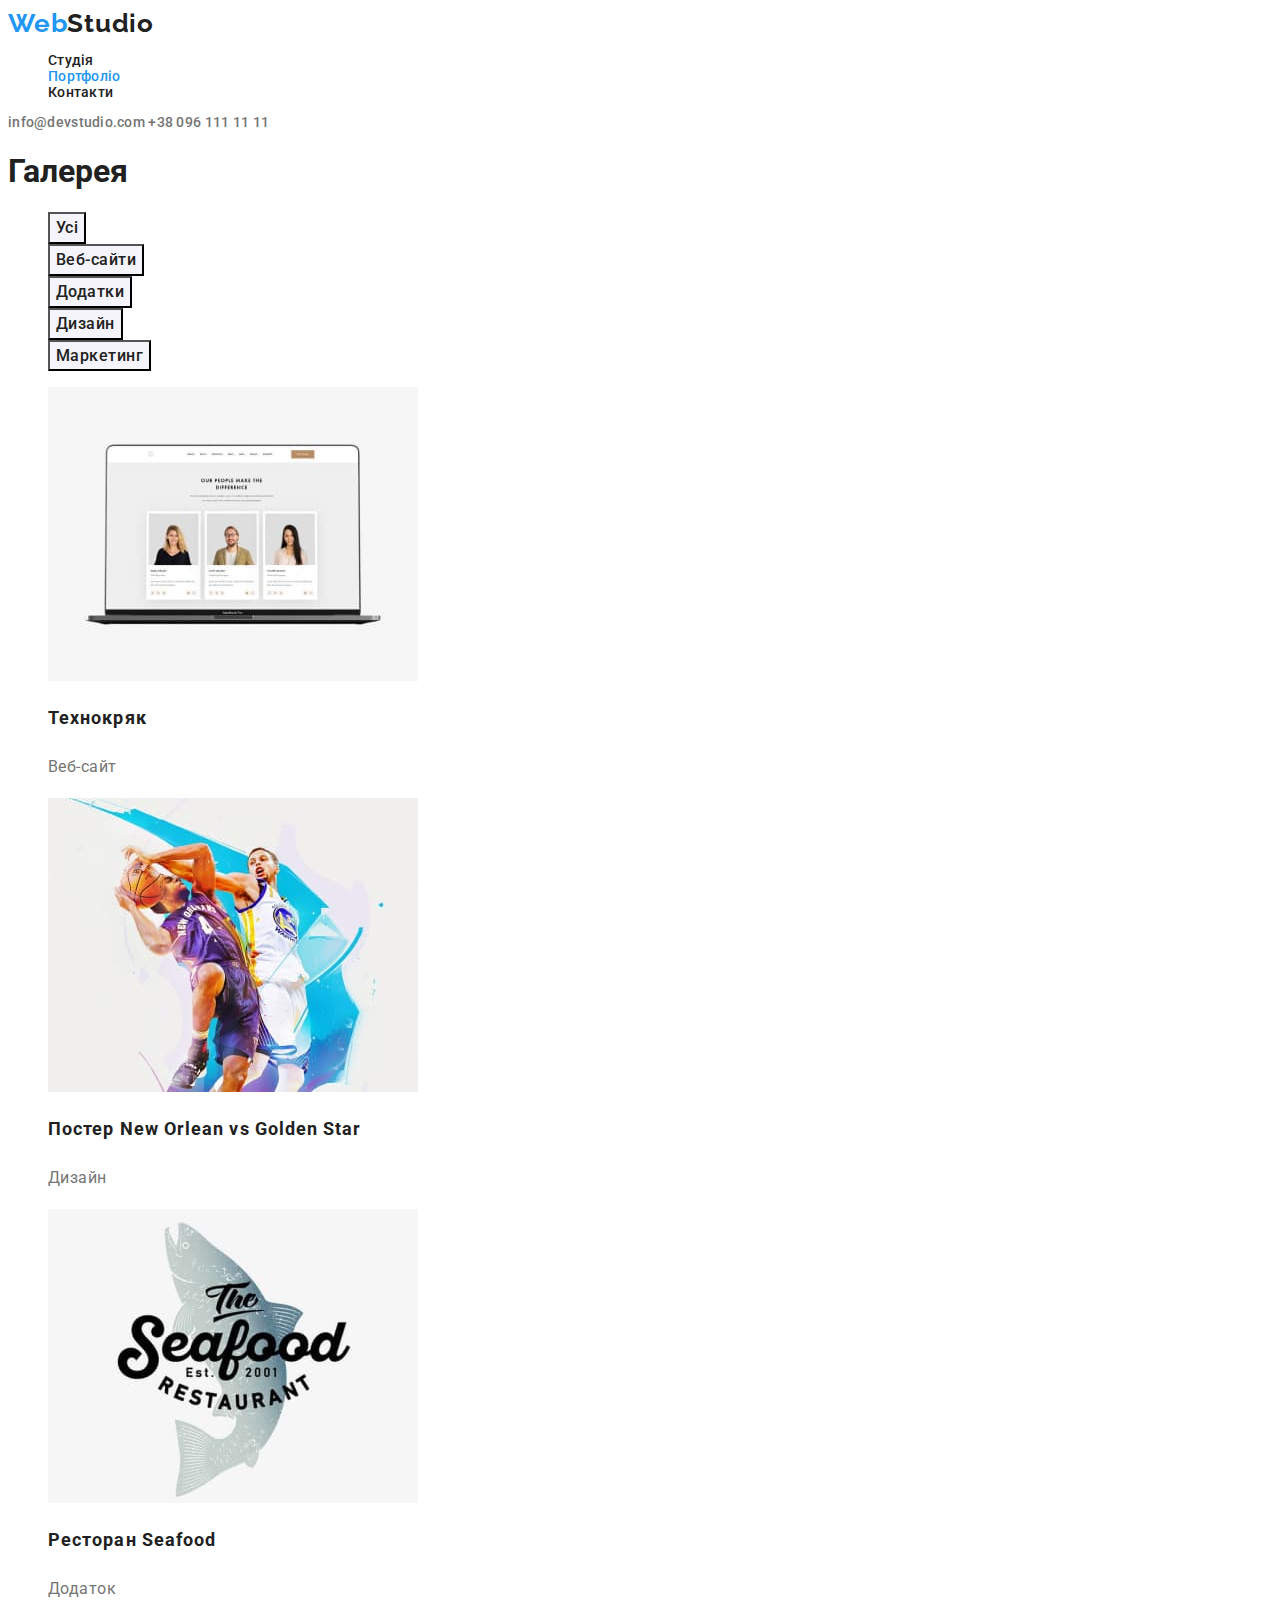
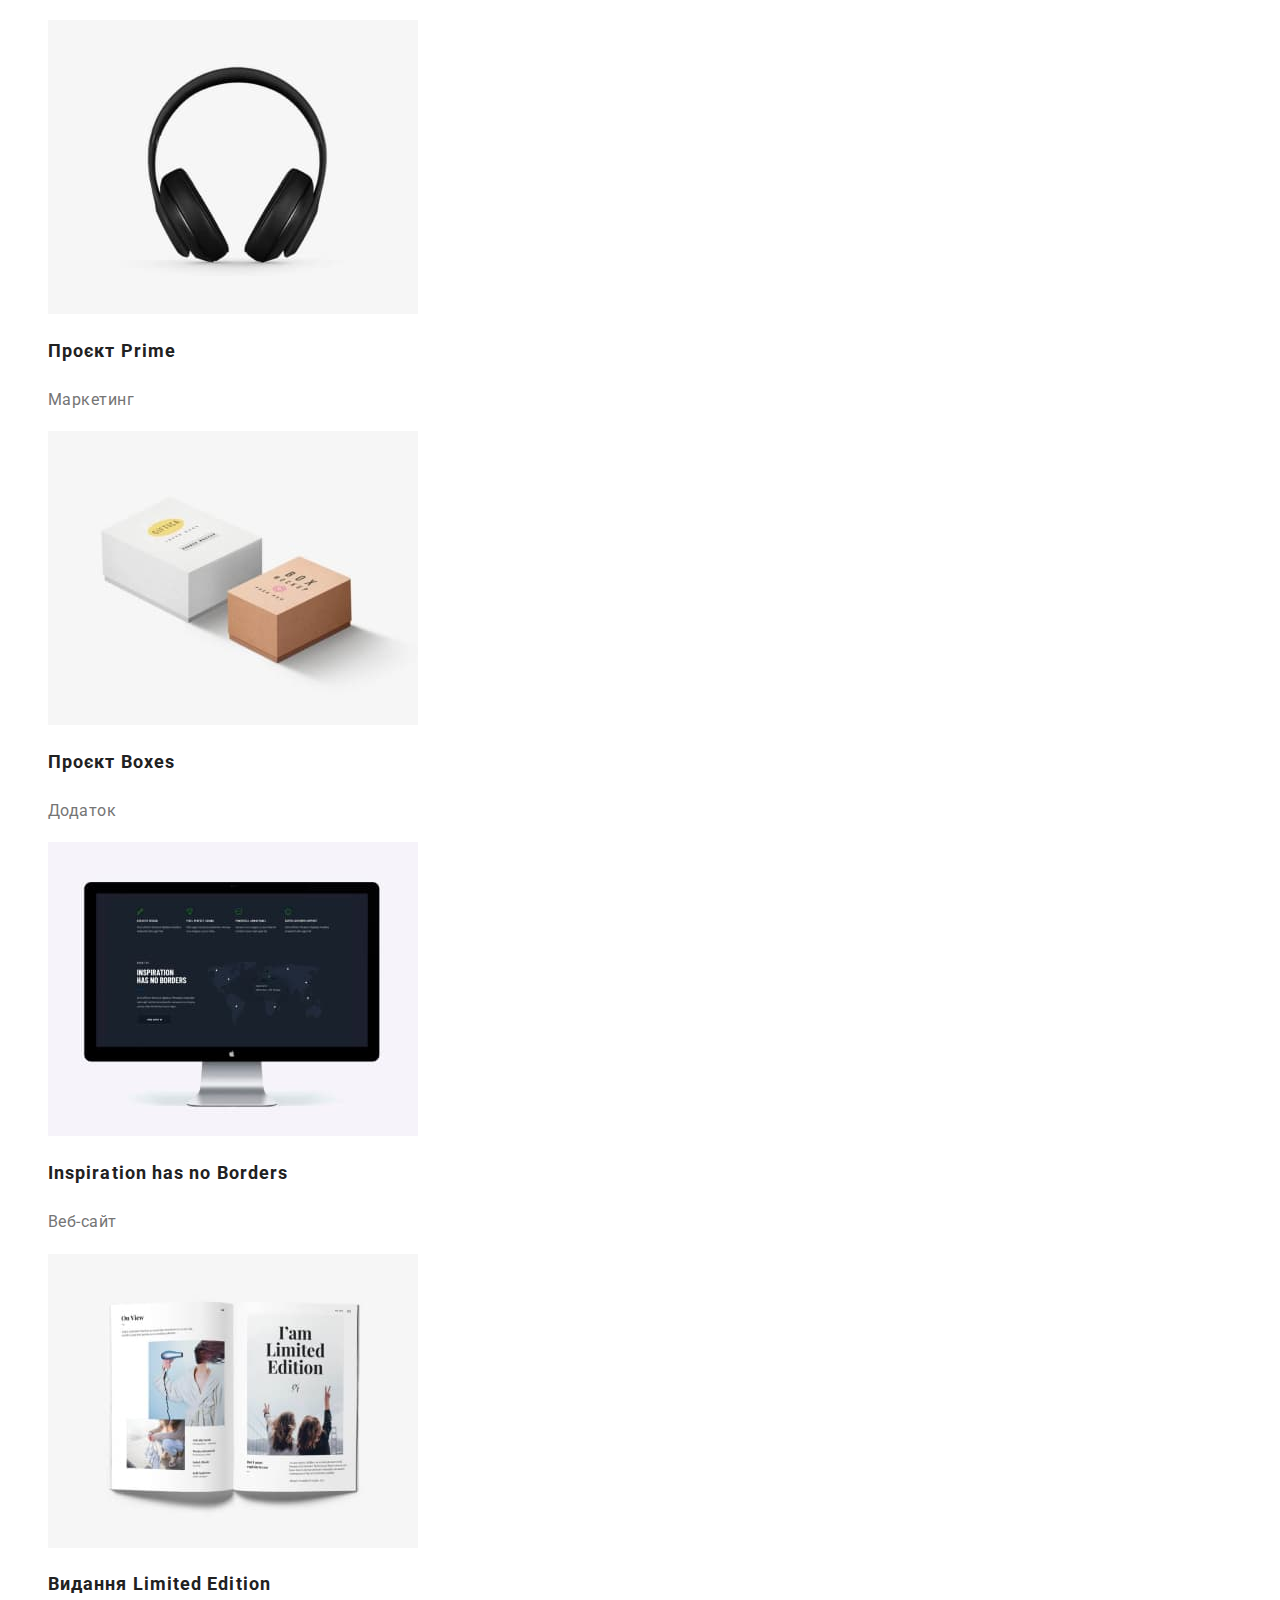
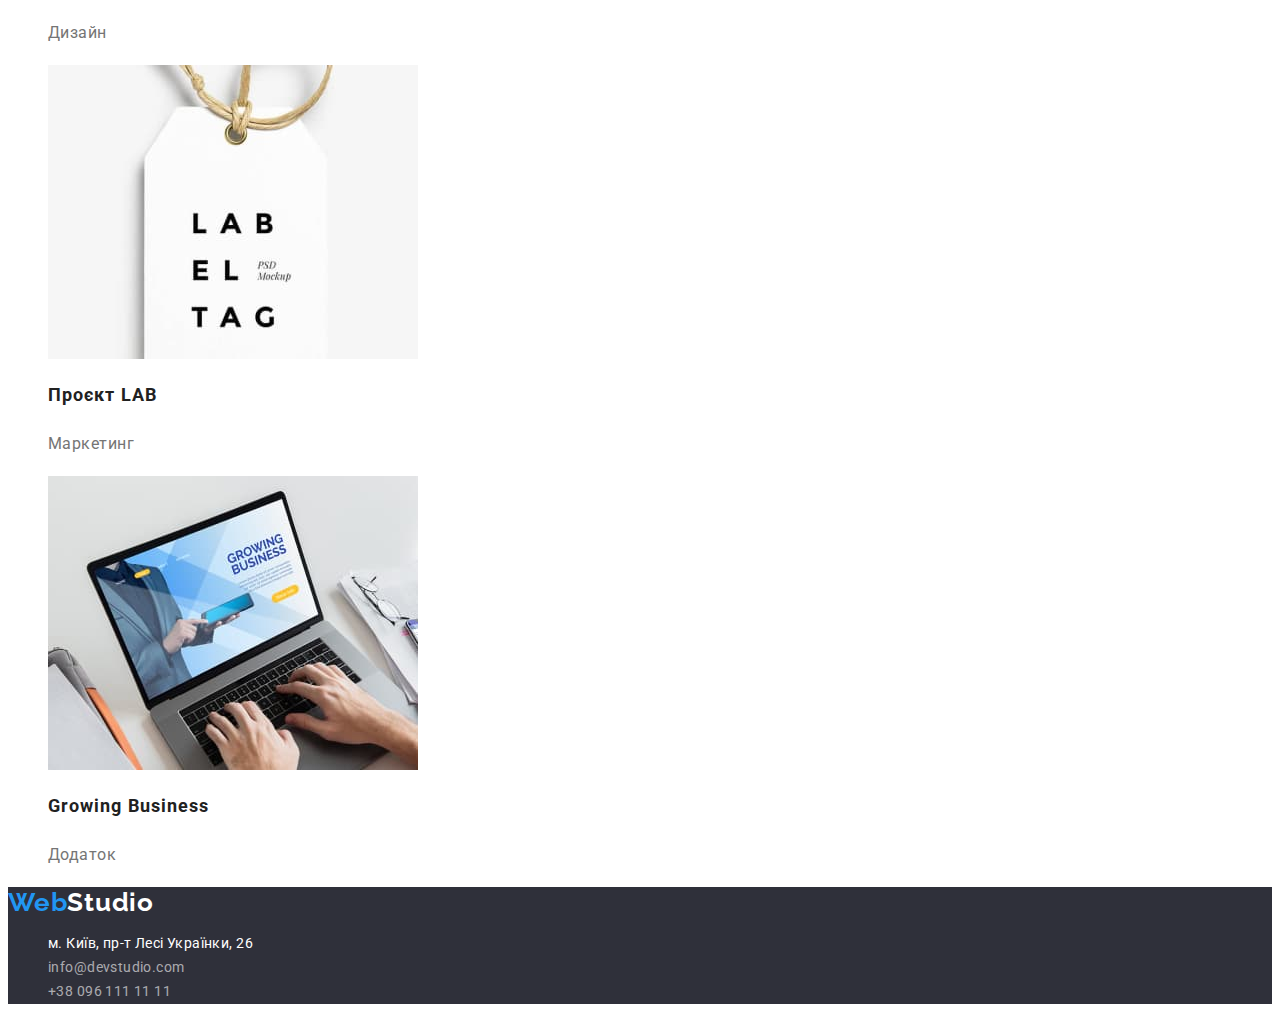
==== portfolio.html @ 9e390e7b "Start" ====
<!DOCTYPE html>
<html lang="en">
  <head>
    <meta charset="UTF-8" />
    <meta http-equiv="X-UA-Compatible" content="IE=edge" />
    <meta name="viewport" content="width=device-width, initial-scale=1.0" />
    <title>Портофоліо</title>
    <link rel="stylesheet" href="css/styles.css" />
    <link rel="preconnect" href="https://fonts.googleapis.com" />
    <link rel="preconnect" href="https://fonts.gstatic.com" crossorigin />
    <link
      href="https://fonts.googleapis.com/css2?family=Raleway:wght@700&family=Roboto:wght@400;500;700;900&display=swap"
      rel="stylesheet"
    />
  </head>
  <body>
    <header class="header">
      <a href="./index.html" class="logo1"><span class="logo-web">Web</span>Studio</a>
      <nav class="nav">
        <ul class="nav-list">
          <li>
            <a href="./index.html" class="link"><span>Студія</span></a>
          </li>
          <li><a href="./portfolio.html" class="link current">Портфоліо</a></li>
          <li><a href="#" class="link">Контакти</a></li>
        </ul>
      </nav>
      <div class="contacts">
        <a href="mailto:info@devstudio.com" class="contacts-mail">info@devstudio.com</a>
        <a href="tel:+380961111111" class="contacts-phone">+38 096 111 11 11</a>
      </div>
    </header>
    <main>
      <section class="gallery">
        <h1 class="gallery-header">Галерея</h1>

        <ul class="filter">
          <li><button class="button-filter">Усі</button></li>
          <li><button class="button-filter">Веб-сайти</button></li>
          <li><button class="button-filter">Додатки</button></li>
          <li><button class="button-filter">Дизайн</button></li>
          <li><button class="button-filter">Маркетинг</button></li>
        </ul>

        <ul class="projects">
          <li class="project-item">
            <img src="./images/project1.jpg" alt="Технокряк" width="370" />
            <h2>Технокряк</h2>
            <p>Веб-сайт</p>
          </li>
          <li class="project-item">
            <img src="./images/project2.jpg" alt="Постер New Orlean vs Golden Star" width="370" />
            <h2>Постер New Orlean vs Golden Star</h2>
            <p>Дизайн</p>
          </li>
          <li class="project-item">
            <img src="./images/project3.jpg" alt="Ресторан Seafood" width="370" />
            <h2>Ресторан Seafood</h2>
            <p>Додаток</p>
          </li>
          <li class="project-item">
            <img src="./images/project4.jpg" alt="Проєкт Prime" width="370" />
            <h2>Проєкт Prime</h2>
            <p>Маркетинг</p>
          </li>
          <li class="project-item">
            <img src="./images/project5.jpg" alt="Проєкт Boxes" width="370" />
            <h2>Проєкт Boxes</h2>
            <p>Додаток</p>
          </li>
          <li class="project-item">
            <img src="./images/project6.jpg" alt="Inspiration has no Borders" width="370" />
            <h2>Inspiration has no Borders</h2>
            <p>Веб-сайт</p>
          </li>
          <li class="project-item">
            <img src="./images/project7.jpg" alt="Видання Limited Edition" width="370" />
            <h2>Видання Limited Edition</h2>
            <p>Дизайн</p>
          </li>
          <li class="project-item">
            <img src="./images/project8.jpg" alt="Проєкт LAB" width="370" />
            <h2>Проєкт LAB</h2>
            <p>Маркетинг</p>
          </li>
          <li class="project-item">
            <img src="./images/project9.jpg" alt="Growing Business" width="370" />
            <h2>Growing Business</h2>
            <p>Додаток</p>
          </li>
        </ul>
      </section>
    </main>
    <footer class="footer">
      <a href="./index.html" class="logo2"><span class="logo-web">Web</span>Studio</a>
      <address class="address">
        <ul class="address-list">
          <li class="address-to">м. Київ, пр-т Лесі Українки, 26</li>
          <li><a href="mailto:info@devstudio.com" class="address-mail">info@devstudio.com</a></li>
          <li><a href="tel:+380961111111" class="address-phone">+38 096 111 11 11</a></li>
        </ul>
      </address>
    </footer>
  </body>
</html>
---- css/styles.css ----
:root {
    --accent-color:#2196F3;
    --main-text-color:#212121;
    --text-color:#757575;
    --secondary-text-color:#ffffff;
    --main-bg-color:#FFFFFF;
    --secondary-bg-color:#2F303A;

}
body {
        font-family: 'Roboto', sans-serif;
        color:var(--main-text-color)        
        
}

/* header */

.logo1 {
        font-family: 'Raleway';
        font-weight: 700;
        font-size: 26px;
        line-height: 1.2;
        letter-spacing: 0.03em;
        text-decoration: none;
        color: var(--main-text-color);
}
.logo-web {
    color:var(--accent-color);
}

.nav-list{
        list-style-type: none;
        font-weight: 500;
        font-size: 14px;
        line-height: 1.14;
        letter-spacing: 0.02em;
}
.nav-list .link{
    text-decoration: none;
    color:var(--main-text-color);
}
.nav-list .link:hover,.nav-list .link:focus{
    color:var(--accent-color);

}
.link.current{
    color:var(--accent-color)

}

.contacts{
        font-weight: 500;
        font-size: 14px;
        line-height: 1.14;
        letter-spacing: 0.02em;
}
.contacts-mail {
    text-decoration: none;
    color:var(--text-color);
}
.contacts-phone{
    
    text-decoration: none;
    color:var(--text-color);
}
.contacts-mail:hover, .contacts-mail:focus, .contacts-phone:hover, .contacts-phone:focus{
    color: var(--accent-color);
}

/* Hero styles */

.hero {
    background-color: var(--secondary-bg-color);
    color: var(--secondary-text-color);
}
.button-hero {
    font-family: inherit;
    background-color: var(--accent-color);
    color: var(--secondary-text-color);
    font-weight: 700;
    font-size: 16px;
    line-height: 1.88;
    cursor: pointer;
    letter-spacing: 0.06em;
}
.hero-header {
    font-weight: 900;
    font-size: 44px;
    line-height: 1.36;
    letter-spacing: 0.06em;
    text-transform: uppercase;
}

/* Features styles */
.features-list{list-style-type: none;
}

.features-header{
        font-size: 14px;
        line-height: 1.14;
        letter-spacing: 0.03em;
        text-transform: uppercase;
}
.features-text{
        font-size: 14px;
        line-height: 1.71;
        letter-spacing: 0.03em;
        color: var(--text-color);
}

/* Services styles */

.services-list{
    list-style-type: none;
}

.services-header{
        font-size: 36px;
        line-height: 1.17;
        text-align: center;
        letter-spacing: 0.03em;
}

/* Command styles */

.command{
    background-color: #F5F4FA;
}
.command-list{
    list-style-type: none;
}
.command-header{
        font-size: 36px;
        line-height: 1.17;
        letter-spacing: 0.03em;
}
.command-list-item{
        background-color: var(--main-bg-color);
        font-size: 16px;
        line-height: 19px;
        letter-spacing: 0.03em;

}
.command-list-item>h3{
        font-size: 16px;
        font-weight: 500;
        color: var(--main-text-color);
}
.command-list-item>p{
        color: var(--text-color);
}

/* Gallery styles */
.filter{
    list-style-type: none;
}

.button-filter{
        font-family: inherit;
        font-weight: 500;
        font-size: 16px;
        line-height: 1.62;
        text-align: center;
        letter-spacing: 0.03em;
        background-color: #F5F4FA;
        color: var(--main-text-color);
        cursor: pointer;

}
.button-filter:hover, .button-filter:focus{
        background-color: var(--accent-color);
        color: var(--secondary-text-color);
}

.projects{
        list-style-type: none;
}

.project-item>h2{
        font-size: 18px;
        line-height: 2.0;
        letter-spacing: 0.06em;
        color: var(--main-text-color);
}

.project-item>p{
        font-size: 16px;
        line-height: 1.88;
        letter-spacing: 0.03em;
        color: var(--text-color);
}
/* Footer styles */

.footer {
        background-color: var(--secondary-bg-color);
    
}
.address{
        font-style: normal;
        font-size: 14px;
        line-height: 1.71;
        letter-spacing: 0.03em;
    
}
.address-list{
    list-style-type: none;
}
.address-to{
    color:var(--secondary-text-color);
    
}
.address-mail, .address-phone{
    text-decoration: none;
    color:rgba(255, 255, 255, 0.6);
}
.address-mail:hover, .address-phone:hover, .address-mail:focus, .address-phone:focus{
    color:var(--accent-color);
}
.logo2 {
    font-family: 'Raleway';
        font-weight: 700;
        font-size: 26px;
        line-height: 1.2;
        letter-spacing: 0.03em;
        text-decoration: none;
        color:#ffffff ;
}
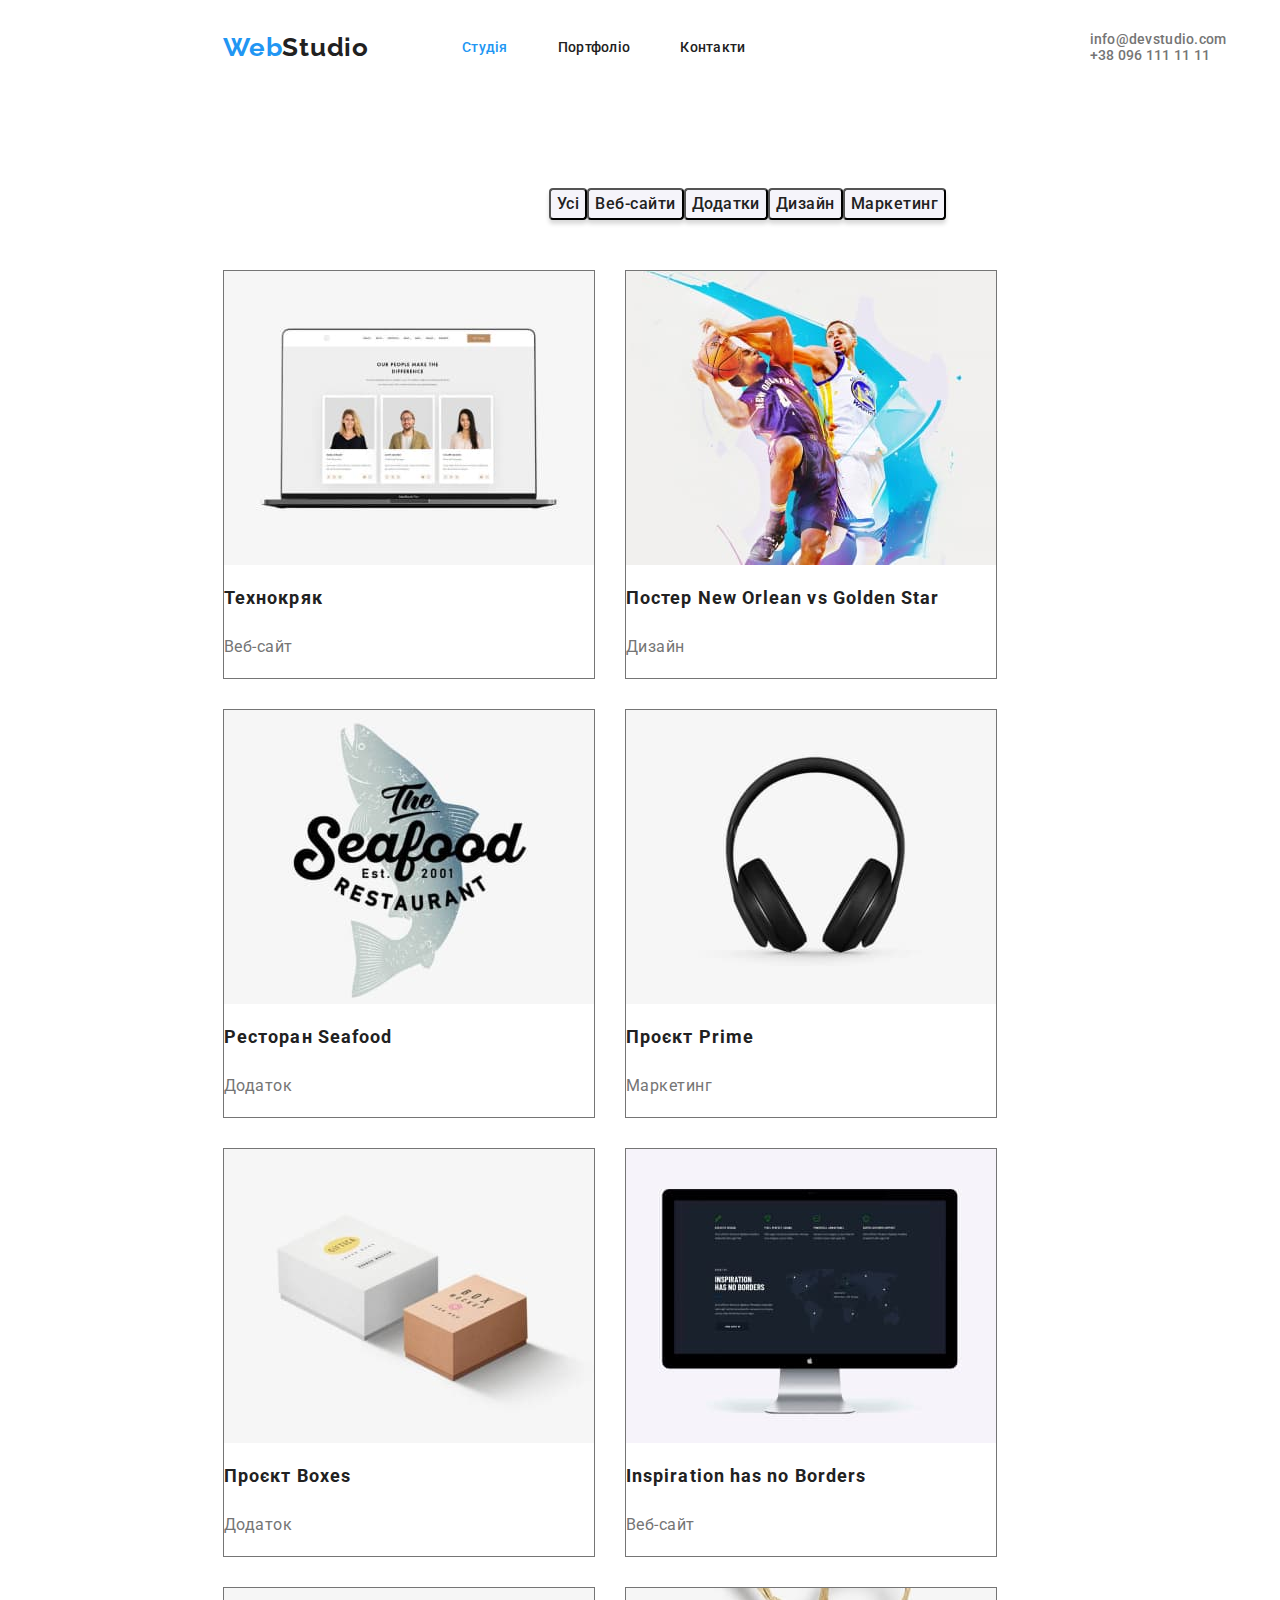
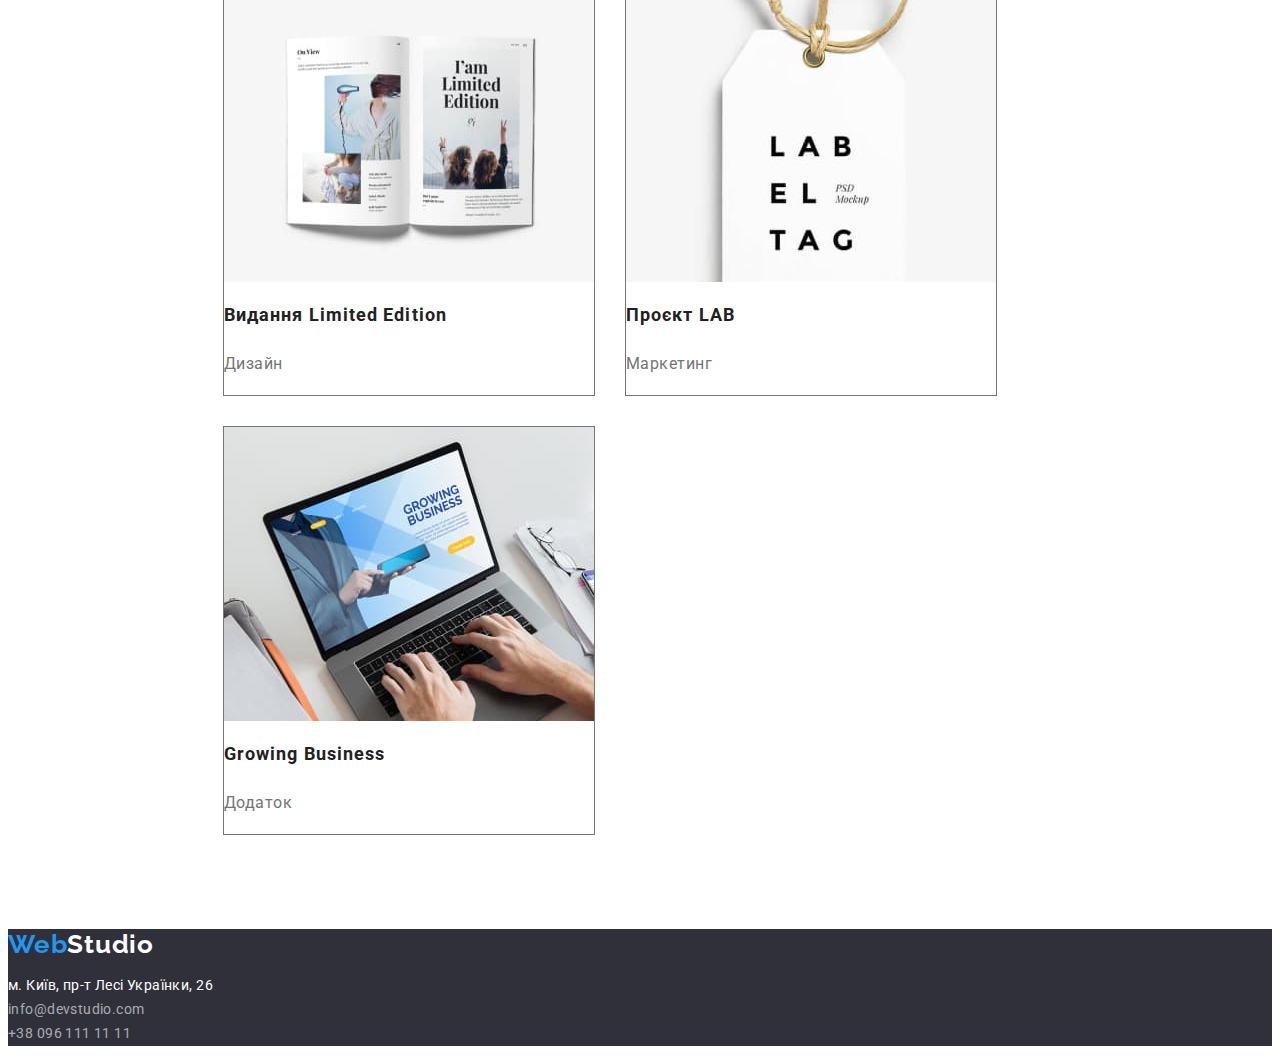
==== commit f1996f3e: "Some styles added" ====
--- a/portfolio.html
+++ b/portfolio.html
@@ -1,5 +1,5 @@
 <!DOCTYPE html>
-<html lang="en">
+<html lang="en-ru">
   <head>
     <meta charset="UTF-8" />
     <meta http-equiv="X-UA-Compatible" content="IE=edge" />
@@ -15,24 +15,26 @@
   </head>
   <body>
     <header class="header">
-      <a href="./index.html" class="logo1"><span class="logo-web">Web</span>Studio</a>
-      <nav class="nav">
-        <ul class="nav-list">
-          <li>
-            <a href="./index.html" class="link"><span>Студія</span></a>
-          </li>
-          <li><a href="./portfolio.html" class="link current">Портфоліо</a></li>
-          <li><a href="#" class="link">Контакти</a></li>
-        </ul>
-      </nav>
-      <div class="contacts">
-        <a href="mailto:info@devstudio.com" class="contacts-mail">info@devstudio.com</a>
-        <a href="tel:+380961111111" class="contacts-phone">+38 096 111 11 11</a>
+      <div class="container-header">
+        <a href="./index.html" class="logo1"><span class="logo-web">Web</span>Studio</a>
+        <nav class="nav">
+          <ul class="nav-list">
+            <li class="nav-list-item">
+              <a href="./index.html" class="link current"><span>Студія</span></a>
+            </li>
+            <li class="nav-list-item"><a href="./portfolio.html" class="link">Портфоліо</a></li>
+            <li class="nav-list-item"><a href="#" class="link">Контакти</a></li>
+          </ul>
+        </nav>
+        <div class="contacts">
+          <a href="mailto:info@devstudio.com" class="contacts-mail">info@devstudio.com</a>
+          <a href="tel:+380961111111" class="contacts-phone">+38 096 111 11 11</a>
+        </div>
       </div>
     </header>
     <main>
       <section class="gallery">
-        <h1 class="gallery-header">Галерея</h1>
+        <h1 class="gallery-header visually-hidden">Галерея</h1>
 
         <ul class="filter">
           <li><button class="button-filter">Усі</button></li>
--- a/css/styles.css
+++ b/css/styles.css
@@ -12,10 +12,45 @@
         color:var(--main-text-color)        
         
 }
+img {
+    display: block;
+}
+ul{
+        padding-inline-start: 0;
+}
+
+.visually-hidden {
+    position: absolute;
+    width: 1px;
+    height: 1px;
+    margin: -1px;
+    border: 0;
+    padding: 0;
+    white-space: nowrap;
+    clip-path: inset(100%);
+    clip: rect(0 0 0 0);
+    overflow: hidden;
+}
 
 /* header */
 
+
+
+.header{display: flex;
+    align-items: center;
+    height: 80px;
+    
+}
+
+.container-header{
+        display: flex;
+            align-items: center;
+          
+}
 .logo1 {
+    display: block;
+    margin-left: 215px;
+    margin-right: 93px;
         font-family: 'Raleway';
         font-weight: 700;
         font-size: 26px;
@@ -28,14 +63,25 @@
     color:var(--accent-color);
 }
 
+.nav {
+    margin-left: 0;
+}
 .nav-list{
+        display: flex;
+            padding-inline-start: 0px;
         list-style-type: none;
         font-weight: 500;
         font-size: 14px;
         line-height: 1.14;
         letter-spacing: 0.02em;
 }
+.nav-list-item:not(:last-child){
+    margin-right: 50px;
+}
 .nav-list .link{
+    padding-top: 32px;
+    padding-bottom: 32px;
+    display: block;
     text-decoration: none;
     color:var(--main-text-color);
 }
@@ -49,17 +95,20 @@
 }
 
 .contacts{
-        font-weight: 500;
-        font-size: 14px;
-        line-height: 1.14;
-        letter-spacing: 0.02em;
+    margin-left: 344px;
+    font-weight: 500;
+    font-size: 14px;
+    line-height: 1.14;
+    letter-spacing: 0.02em;
 }
 .contacts-mail {
+    display: inline-block;
+    margin-right: 50px;
     text-decoration: none;
     color:var(--text-color);
 }
 .contacts-phone{
-    
+    display: inline-block;    
     text-decoration: none;
     color:var(--text-color);
 }
@@ -70,29 +119,62 @@
 /* Hero styles */
 
 .hero {
+    
     background-color: var(--secondary-bg-color);
     color: var(--secondary-text-color);
+    padding-bottom: 200px;
+    margin-bottom: 94px;
+}
+
+.hero-container{
+
 }
 .button-hero {
+    display: block;
     font-family: inherit;
     background-color: var(--accent-color);
     color: var(--secondary-text-color);
     font-weight: 700;
+    width: 216px;
+    height: 50px;
     font-size: 16px;
     line-height: 1.88;
     cursor: pointer;
     letter-spacing: 0.06em;
+    box-shadow: 0px 4px 4px rgba(0, 0, 0, 0.15);
+    border-radius: 4px;
+    margin-left: auto;
+    margin-right: auto;
+       
+       
 }
 .hero-header {
+    display: block;
     font-weight: 900;
+    width: 696px;
+    height: 120px;
+
+    padding-top: 200px;
+    /* padding-left: 452px;
+    padding-right: 452px; */
+margin-left: auto;
+    margin-right: auto;
+
     font-size: 44px;
     line-height: 1.36;
     letter-spacing: 0.06em;
+    text-align: center;
     text-transform: uppercase;
+    
 }
 
 /* Features styles */
-.features-list{list-style-type: none;
+.features {
+    margin-bottom: 94px;
+}
+.features-list{
+    display: flex;
+    list-style-type: none;
 }
 
 .features-header{
@@ -109,9 +191,14 @@
 }
 
 /* Services styles */
+.services{
+    margin-bottom: 94px;
+}
 
 .services-list{
     list-style-type: none;
+    display: flex;
+    justify-content: space-between;
 }
 
 .services-header{
@@ -125,13 +212,17 @@
 
 .command{
     background-color: #F5F4FA;
+    margin-bottom: 94px;
 }
 .command-list{
     list-style-type: none;
+    display: flex;
+    justify-content: space-between;
 }
 .command-header{
         font-size: 36px;
         line-height: 1.17;
+        text-align: center;
         letter-spacing: 0.03em;
 }
 .command-list-item{
@@ -151,8 +242,17 @@
 }
 
 /* Gallery styles */
+.gallery{
+    margin-bottom: 94px;
+    margin-top: 94px;
+    margin-right: auto;
+    margin-left: 215px;
+}
 .filter{
     list-style-type: none;
+    display: flex;
+    justify-content: center;
+    margin: 100px 0 50px 0;
 }
 
 .button-filter{
@@ -165,6 +265,9 @@
         background-color: #F5F4FA;
         color: var(--main-text-color);
         cursor: pointer;
+        box-shadow: 0px 4px 4px rgba(0, 0, 0, 0.15);
+        border-radius: 4px;
+        
 
 }
 .button-filter:hover, .button-filter:focus{
@@ -174,6 +277,10 @@
 
 .projects{
         list-style-type: none;
+        display: flex;
+        flex-wrap: wrap;
+        gap: 30px;
+        justify-content: flex-start;
 }
 
 .project-item>h2{
@@ -183,6 +290,9 @@
         color: var(--main-text-color);
 }
 
+.project-item{
+        border: 1px solid var(--text-color);
+}       
 .project-item>p{
         font-size: 16px;
         line-height: 1.88;
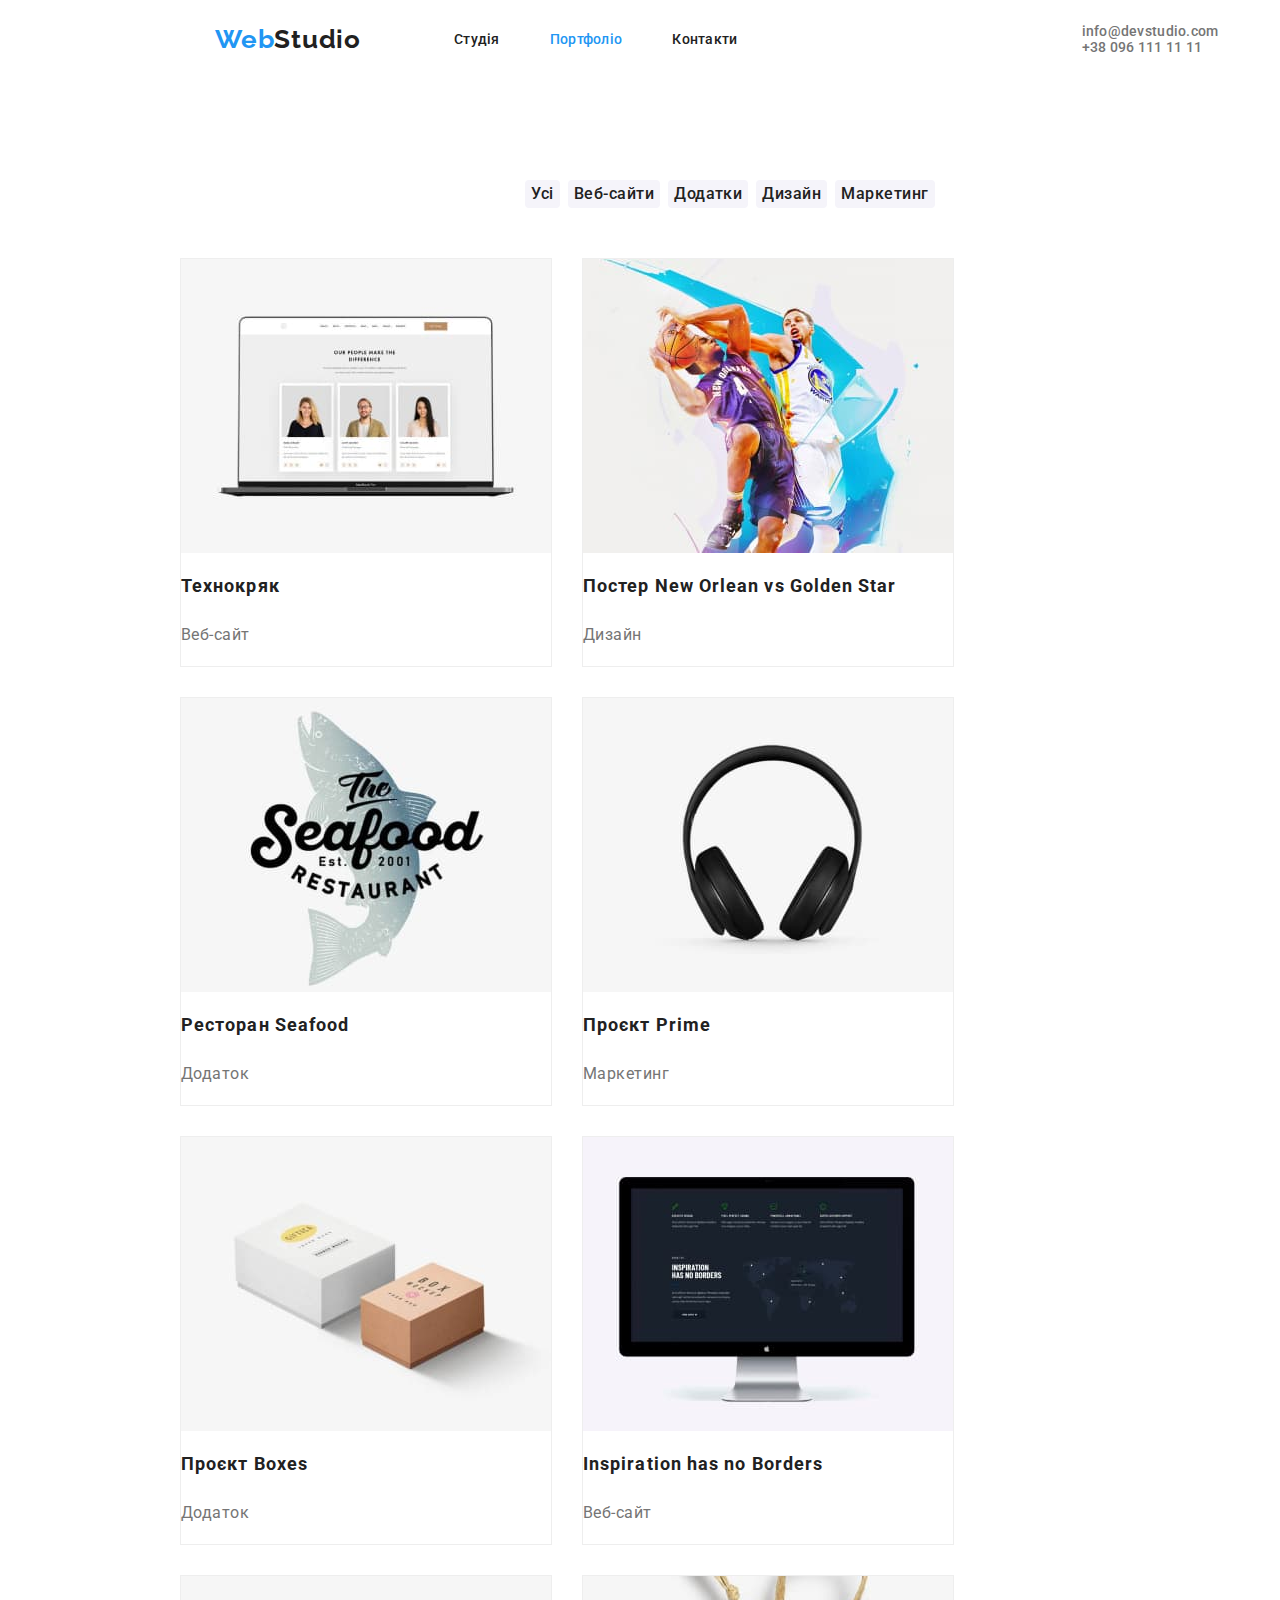
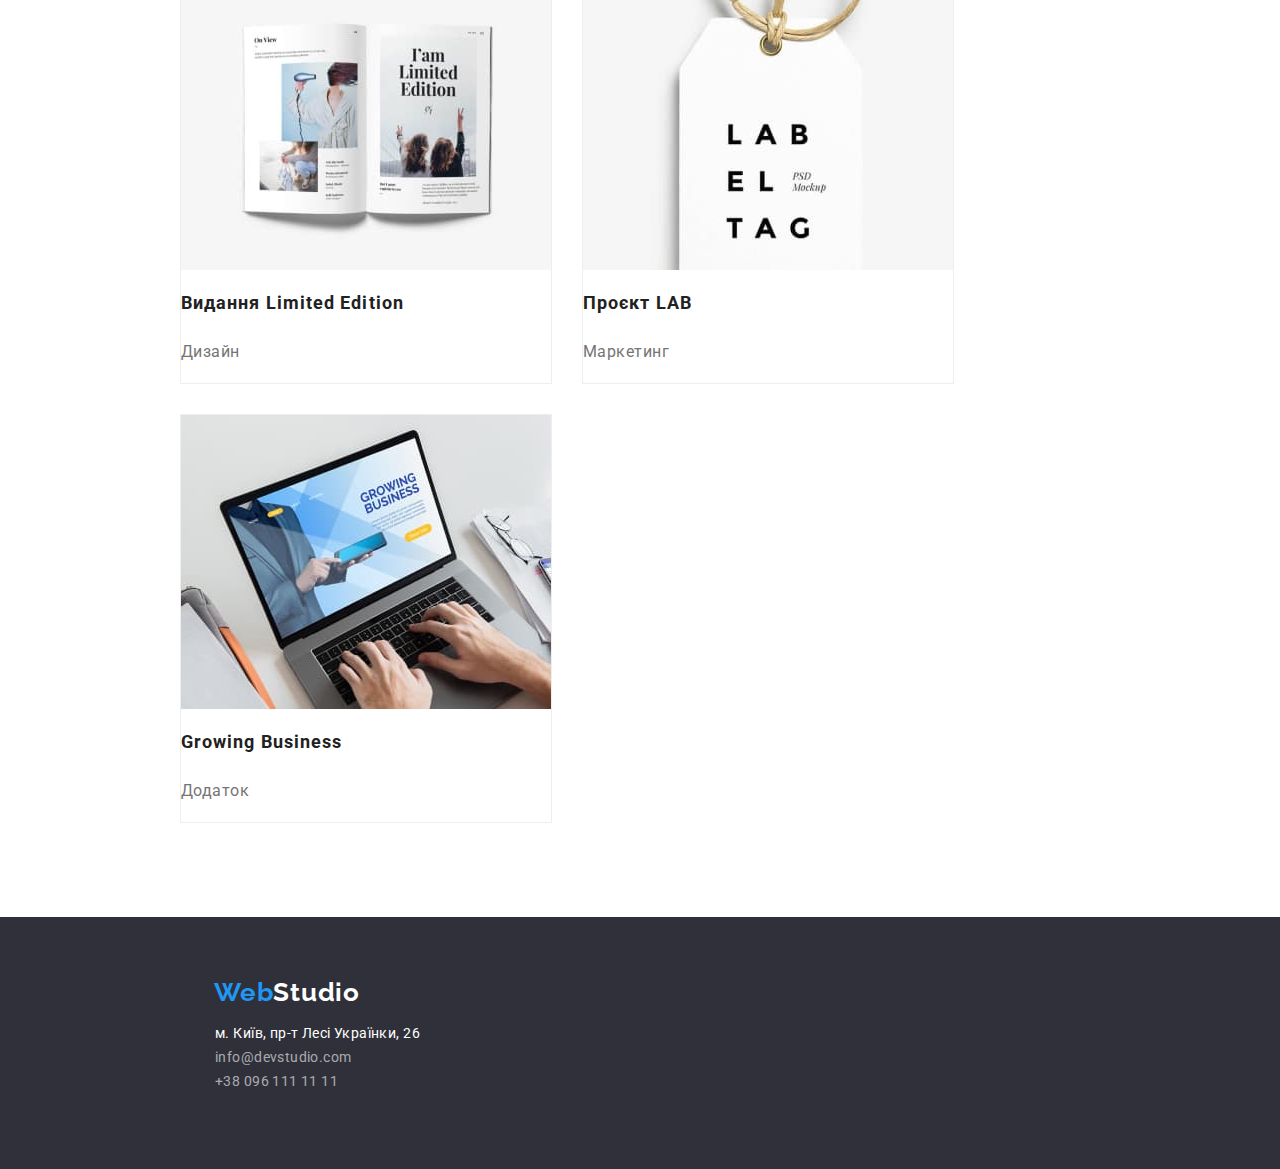
==== commit 2ccd8f54: "Style editing" ====
--- a/portfolio.html
+++ b/portfolio.html
@@ -5,6 +5,10 @@
     <meta http-equiv="X-UA-Compatible" content="IE=edge" />
     <meta name="viewport" content="width=device-width, initial-scale=1.0" />
     <title>Портофоліо</title>
+    <link
+      rel="stylesheet"
+      href="https://cdnjs.cloudflare.com/ajax/libs/modern-normalize/1.0.0/modern-normalize.min.css"
+    />
     <link rel="stylesheet" href="css/styles.css" />
     <link rel="preconnect" href="https://fonts.googleapis.com" />
     <link rel="preconnect" href="https://fonts.gstatic.com" crossorigin />
@@ -20,9 +24,11 @@
         <nav class="nav">
           <ul class="nav-list">
             <li class="nav-list-item">
-              <a href="./index.html" class="link current"><span>Студія</span></a>
+              <a href="./index.html" class="link"><span>Студія</span></a>
             </li>
-            <li class="nav-list-item"><a href="./portfolio.html" class="link">Портфоліо</a></li>
+            <li class="nav-list-item">
+              <a href="./portfolio.html" class="link current">Портфоліо</a>
+            </li>
             <li class="nav-list-item"><a href="#" class="link">Контакти</a></li>
           </ul>
         </nav>
@@ -37,11 +43,11 @@
         <h1 class="gallery-header visually-hidden">Галерея</h1>
 
         <ul class="filter">
-          <li><button class="button-filter">Усі</button></li>
-          <li><button class="button-filter">Веб-сайти</button></li>
-          <li><button class="button-filter">Додатки</button></li>
-          <li><button class="button-filter">Дизайн</button></li>
-          <li><button class="button-filter">Маркетинг</button></li>
+          <li class="filter-item"><button class="button-filter">Усі</button></li>
+          <li class="filter-item"><button class="button-filter">Веб-сайти</button></li>
+          <li class="filter-item"><button class="button-filter">Додатки</button></li>
+          <li class="filter-item"><button class="button-filter">Дизайн</button></li>
+          <li class="filter-item"><button class="button-filter">Маркетинг</button></li>
         </ul>
 
         <ul class="projects">
--- a/css/styles.css
+++ b/css/styles.css
@@ -15,9 +15,9 @@
 img {
     display: block;
 }
-ul{
+ ul{
         padding-inline-start: 0;
-}
+} 
 
 .visually-hidden {
     position: absolute;
@@ -44,7 +44,7 @@
 
 .container-header{
         display: flex;
-            align-items: center;
+        align-items: center;
           
 }
 .logo1 {
@@ -63,9 +63,7 @@
     color:var(--accent-color);
 }
 
-.nav {
-    margin-left: 0;
-}
+
 .nav-list{
         display: flex;
             padding-inline-start: 0px;
@@ -118,17 +116,18 @@
 
 /* Hero styles */
 
+.container{
+
+}
 .hero {
-    
+    height: 600px;
     background-color: var(--secondary-bg-color);
     color: var(--secondary-text-color);
-    padding-bottom: 200px;
     margin-bottom: 94px;
-}
-
-.hero-container{
-
-}
+    
+}
+
+
 .button-hero {
     display: block;
     font-family: inherit;
@@ -145,9 +144,10 @@
     border-radius: 4px;
     margin-left: auto;
     margin-right: auto;
-       
-       
-}
+    margin-top: 150px;
+    
+}
+
 .hero-header {
     display: block;
     font-weight: 900;
@@ -155,9 +155,7 @@
     height: 120px;
 
     padding-top: 200px;
-    /* padding-left: 452px;
-    padding-right: 452px; */
-margin-left: auto;
+    margin-left: auto;
     margin-right: auto;
 
     font-size: 44px;
@@ -170,11 +168,17 @@
 
 /* Features styles */
 .features {
+    width: 1170px;
     margin-bottom: 94px;
+    margin-right: auto;
+    margin-left: auto;
 }
 .features-list{
     display: flex;
     list-style-type: none;
+}
+.features-list-item:not(:last-child){
+    margin-right: 30px;
 }
 
 .features-header{
@@ -192,7 +196,10 @@
 
 /* Services styles */
 .services{
-    margin-bottom: 94px;
+    width: 1170px;
+        margin-bottom: 94px;
+        margin-right: auto;
+        margin-left: auto;
 }
 
 .services-list{
@@ -200,7 +207,9 @@
     display: flex;
     justify-content: space-between;
 }
-
+.services-list-item:not(:last-child){
+    margin-right: 30px;
+}
 .services-header{
         font-size: 36px;
         line-height: 1.17;
@@ -212,14 +221,20 @@
 
 .command{
     background-color: #F5F4FA;
-    margin-bottom: 94px;
+    height: 648px;
 }
 .command-list{
+    width: 1170px;
+    padding-bottom: 94px;
+    margin-right: auto;
+    margin-left: auto;
     list-style-type: none;
     display: flex;
     justify-content: space-between;
 }
 .command-header{
+        padding-top: 94px;
+        padding-bottom: 60px;
         font-size: 36px;
         line-height: 1.17;
         text-align: center;
@@ -230,6 +245,12 @@
         font-size: 16px;
         line-height: 19px;
         letter-spacing: 0.03em;
+        text-align: center;
+        background: #FFFFFF;
+            /* material shadow v1 */
+        
+            box-shadow: 0px 1px 3px rgba(0, 0, 0, 0.12), 0px 1px 1px rgba(0, 0, 0, 0.14), 0px 2px 1px rgba(0, 0, 0, 0.2);
+            border-radius: 0px 0px 4px 4px;
 
 }
 .command-list-item>h3{
@@ -246,13 +267,17 @@
     margin-bottom: 94px;
     margin-top: 94px;
     margin-right: auto;
-    margin-left: 215px;
+    margin-left: 180px;
 }
 .filter{
     list-style-type: none;
     display: flex;
     justify-content: center;
     margin: 100px 0 50px 0;
+}
+
+.filter-item:not(:last-child){
+    margin-right: 8px;
 }
 
 .button-filter{
@@ -265,14 +290,16 @@
         background-color: #F5F4FA;
         color: var(--main-text-color);
         cursor: pointer;
-        box-shadow: 0px 4px 4px rgba(0, 0, 0, 0.15);
+        
         border-radius: 4px;
+        border: none;
         
 
 }
 .button-filter:hover, .button-filter:focus{
         background-color: var(--accent-color);
         color: var(--secondary-text-color);
+        box-shadow: 0px 4px 4px rgba(0, 0, 0, 0.15);
 }
 
 .projects{
@@ -291,8 +318,10 @@
 }
 
 .project-item{
-        border: 1px solid var(--text-color);
+        border: 1px solid #EEEEEE;
+        padding: 0;
 }       
+
 .project-item>p{
         font-size: 16px;
         line-height: 1.88;
@@ -303,9 +332,11 @@
 
 .footer {
         background-color: var(--secondary-bg-color);
-    
+        height: 252px;
 }
 .address{
+    margin-bottom: 60px;
+        margin-left: 215px;
         font-style: normal;
         font-size: 14px;
         line-height: 1.71;
@@ -314,6 +345,7 @@
 }
 .address-list{
     list-style-type: none;
+    
 }
 .address-to{
     color:var(--secondary-text-color);
@@ -327,6 +359,9 @@
     color:var(--accent-color);
 }
 .logo2 {
+    display: inline-block;
+    margin-top: 60px;
+    margin-left: 214px;
     font-family: 'Raleway';
         font-weight: 700;
         font-size: 26px;
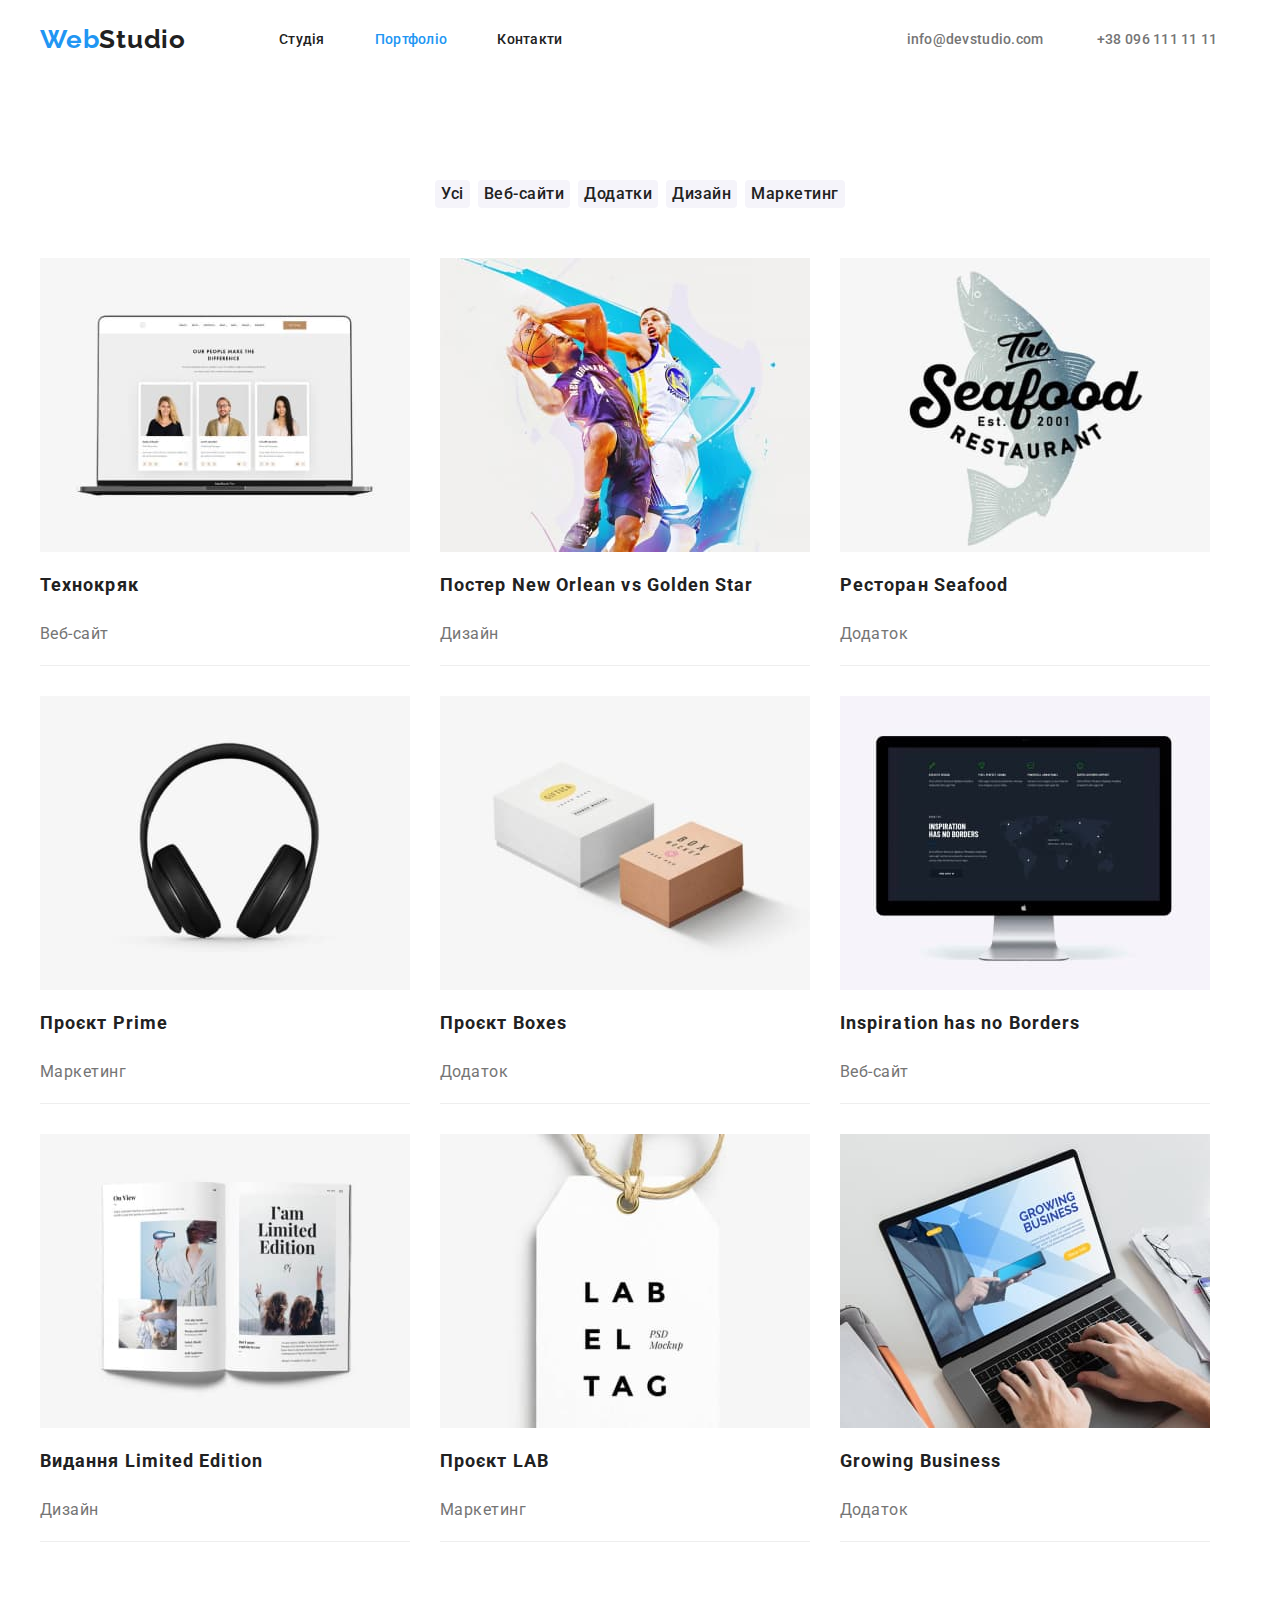
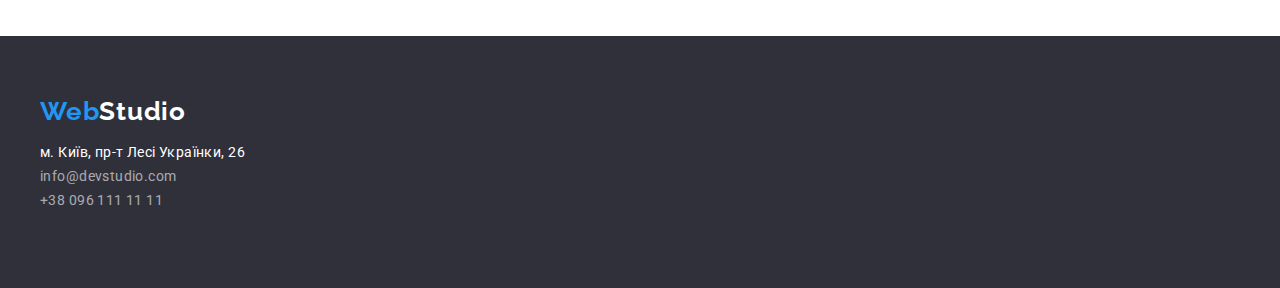
==== commit 6b233be0: "Add container class" ====
--- a/portfolio.html
+++ b/portfolio.html
@@ -19,95 +19,101 @@
   </head>
   <body>
     <header class="header">
-      <div class="container-header">
-        <a href="./index.html" class="logo1"><span class="logo-web">Web</span>Studio</a>
-        <nav class="nav">
-          <ul class="nav-list">
-            <li class="nav-list-item">
-              <a href="./index.html" class="link"><span>Студія</span></a>
-            </li>
-            <li class="nav-list-item">
-              <a href="./portfolio.html" class="link current">Портфоліо</a>
-            </li>
-            <li class="nav-list-item"><a href="#" class="link">Контакти</a></li>
-          </ul>
-        </nav>
-        <div class="contacts">
-          <a href="mailto:info@devstudio.com" class="contacts-mail">info@devstudio.com</a>
-          <a href="tel:+380961111111" class="contacts-phone">+38 096 111 11 11</a>
+      <div class="container">
+        <div class="container-header">
+          <a href="./index.html" class="logo1"><span class="logo-web">Web</span>Studio</a>
+          <nav class="nav">
+            <ul class="nav-list">
+              <li class="nav-list-item">
+                <a href="./index.html" class="link"><span>Студія</span></a>
+              </li>
+              <li class="nav-list-item">
+                <a href="./portfolio.html" class="link current">Портфоліо</a>
+              </li>
+              <li class="nav-list-item"><a href="#" class="link">Контакти</a></li>
+            </ul>
+          </nav>
+          <div class="contacts">
+            <a href="mailto:info@devstudio.com" class="contacts-mail">info@devstudio.com</a>
+            <a href="tel:+380961111111" class="contacts-phone">+38 096 111 11 11</a>
+          </div>
         </div>
       </div>
     </header>
     <main>
       <section class="gallery">
-        <h1 class="gallery-header visually-hidden">Галерея</h1>
+        <div class="container">
+          <h1 class="gallery-header visually-hidden">Галерея</h1>
 
-        <ul class="filter">
-          <li class="filter-item"><button class="button-filter">Усі</button></li>
-          <li class="filter-item"><button class="button-filter">Веб-сайти</button></li>
-          <li class="filter-item"><button class="button-filter">Додатки</button></li>
-          <li class="filter-item"><button class="button-filter">Дизайн</button></li>
-          <li class="filter-item"><button class="button-filter">Маркетинг</button></li>
-        </ul>
+          <ul class="filter">
+            <li class="filter-item"><button class="button-filter">Усі</button></li>
+            <li class="filter-item"><button class="button-filter">Веб-сайти</button></li>
+            <li class="filter-item"><button class="button-filter">Додатки</button></li>
+            <li class="filter-item"><button class="button-filter">Дизайн</button></li>
+            <li class="filter-item"><button class="button-filter">Маркетинг</button></li>
+          </ul>
 
-        <ul class="projects">
-          <li class="project-item">
-            <img src="./images/project1.jpg" alt="Технокряк" width="370" />
-            <h2>Технокряк</h2>
-            <p>Веб-сайт</p>
-          </li>
-          <li class="project-item">
-            <img src="./images/project2.jpg" alt="Постер New Orlean vs Golden Star" width="370" />
-            <h2>Постер New Orlean vs Golden Star</h2>
-            <p>Дизайн</p>
-          </li>
-          <li class="project-item">
-            <img src="./images/project3.jpg" alt="Ресторан Seafood" width="370" />
-            <h2>Ресторан Seafood</h2>
-            <p>Додаток</p>
-          </li>
-          <li class="project-item">
-            <img src="./images/project4.jpg" alt="Проєкт Prime" width="370" />
-            <h2>Проєкт Prime</h2>
-            <p>Маркетинг</p>
-          </li>
-          <li class="project-item">
-            <img src="./images/project5.jpg" alt="Проєкт Boxes" width="370" />
-            <h2>Проєкт Boxes</h2>
-            <p>Додаток</p>
-          </li>
-          <li class="project-item">
-            <img src="./images/project6.jpg" alt="Inspiration has no Borders" width="370" />
-            <h2>Inspiration has no Borders</h2>
-            <p>Веб-сайт</p>
-          </li>
-          <li class="project-item">
-            <img src="./images/project7.jpg" alt="Видання Limited Edition" width="370" />
-            <h2>Видання Limited Edition</h2>
-            <p>Дизайн</p>
-          </li>
-          <li class="project-item">
-            <img src="./images/project8.jpg" alt="Проєкт LAB" width="370" />
-            <h2>Проєкт LAB</h2>
-            <p>Маркетинг</p>
-          </li>
-          <li class="project-item">
-            <img src="./images/project9.jpg" alt="Growing Business" width="370" />
-            <h2>Growing Business</h2>
-            <p>Додаток</p>
-          </li>
-        </ul>
+          <ul class="projects">
+            <li class="project-item">
+              <img src="./images/project1.jpg" alt="Технокряк" width="370" />
+              <h2>Технокряк</h2>
+              <p>Веб-сайт</p>
+            </li>
+            <li class="project-item">
+              <img src="./images/project2.jpg" alt="Постер New Orlean vs Golden Star" width="370" />
+              <h2>Постер New Orlean vs Golden Star</h2>
+              <p>Дизайн</p>
+            </li>
+            <li class="project-item">
+              <img src="./images/project3.jpg" alt="Ресторан Seafood" width="370" />
+              <h2>Ресторан Seafood</h2>
+              <p>Додаток</p>
+            </li>
+            <li class="project-item">
+              <img src="./images/project4.jpg" alt="Проєкт Prime" width="370" />
+              <h2>Проєкт Prime</h2>
+              <p>Маркетинг</p>
+            </li>
+            <li class="project-item">
+              <img src="./images/project5.jpg" alt="Проєкт Boxes" width="370" />
+              <h2>Проєкт Boxes</h2>
+              <p>Додаток</p>
+            </li>
+            <li class="project-item">
+              <img src="./images/project6.jpg" alt="Inspiration has no Borders" width="370" />
+              <h2>Inspiration has no Borders</h2>
+              <p>Веб-сайт</p>
+            </li>
+            <li class="project-item">
+              <img src="./images/project7.jpg" alt="Видання Limited Edition" width="370" />
+              <h2>Видання Limited Edition</h2>
+              <p>Дизайн</p>
+            </li>
+            <li class="project-item">
+              <img src="./images/project8.jpg" alt="Проєкт LAB" width="370" />
+              <h2>Проєкт LAB</h2>
+              <p>Маркетинг</p>
+            </li>
+            <li class="project-item">
+              <img src="./images/project9.jpg" alt="Growing Business" width="370" />
+              <h2>Growing Business</h2>
+              <p>Додаток</p>
+            </li>
+          </ul>
+        </div>
       </section>
     </main>
     <footer class="footer">
-      <a href="./index.html" class="logo2"><span class="logo-web">Web</span>Studio</a>
-      <address class="address">
-        <ul class="address-list">
-          <li class="address-to">м. Київ, пр-т Лесі Українки, 26</li>
-          <li><a href="mailto:info@devstudio.com" class="address-mail">info@devstudio.com</a></li>
-          <li><a href="tel:+380961111111" class="address-phone">+38 096 111 11 11</a></li>
-        </ul>
-      </address>
+      <div class="container">
+        <a href="./index.html" class="logo2"><span class="logo-web">Web</span>Studio</a>
+        <address class="address">
+          <ul class="address-list">
+            <li class="address-to">м. Київ, пр-т Лесі Українки, 26</li>
+            <li><a href="mailto:info@devstudio.com" class="address-mail">info@devstudio.com</a></li>
+            <li><a href="tel:+380961111111" class="address-phone">+38 096 111 11 11</a></li>
+          </ul>
+        </address>
+      </div>
     </footer>
   </body>
 </html>
--- a/css/styles.css
+++ b/css/styles.css
@@ -32,6 +32,11 @@
     overflow: hidden;
 }
 
+.container{
+    width: 1200px;
+    margin-right: auto;
+    margin-left: auto;
+}
 /* header */
 
 
@@ -39,6 +44,7 @@
 .header{display: flex;
     align-items: center;
     height: 80px;
+    border-bottom;: 1px solid #ECECEC
     
 }
 
@@ -49,7 +55,7 @@
 }
 .logo1 {
     display: block;
-    margin-left: 215px;
+   
     margin-right: 93px;
         font-family: 'Raleway';
         font-weight: 700;
@@ -266,9 +272,7 @@
 .gallery{
     margin-bottom: 94px;
     margin-top: 94px;
-    margin-right: auto;
-    margin-left: 180px;
-}
+  }
 .filter{
     list-style-type: none;
     display: flex;
@@ -318,7 +322,7 @@
 }
 
 .project-item{
-        border: 1px solid #EEEEEE;
+        border-bottom: 1px solid #EEEEEE;
         padding: 0;
 }       
 
@@ -336,7 +340,7 @@
 }
 .address{
     margin-bottom: 60px;
-        margin-left: 215px;
+       
         font-style: normal;
         font-size: 14px;
         line-height: 1.71;
@@ -347,6 +351,9 @@
     list-style-type: none;
     
 }
+.address-list .item:not(:last-child){
+    margin-bottom: 9px;
+}
 .address-to{
     color:var(--secondary-text-color);
     
@@ -361,7 +368,7 @@
 .logo2 {
     display: inline-block;
     margin-top: 60px;
-    margin-left: 214px;
+    
     font-family: 'Raleway';
         font-weight: 700;
         font-size: 26px;
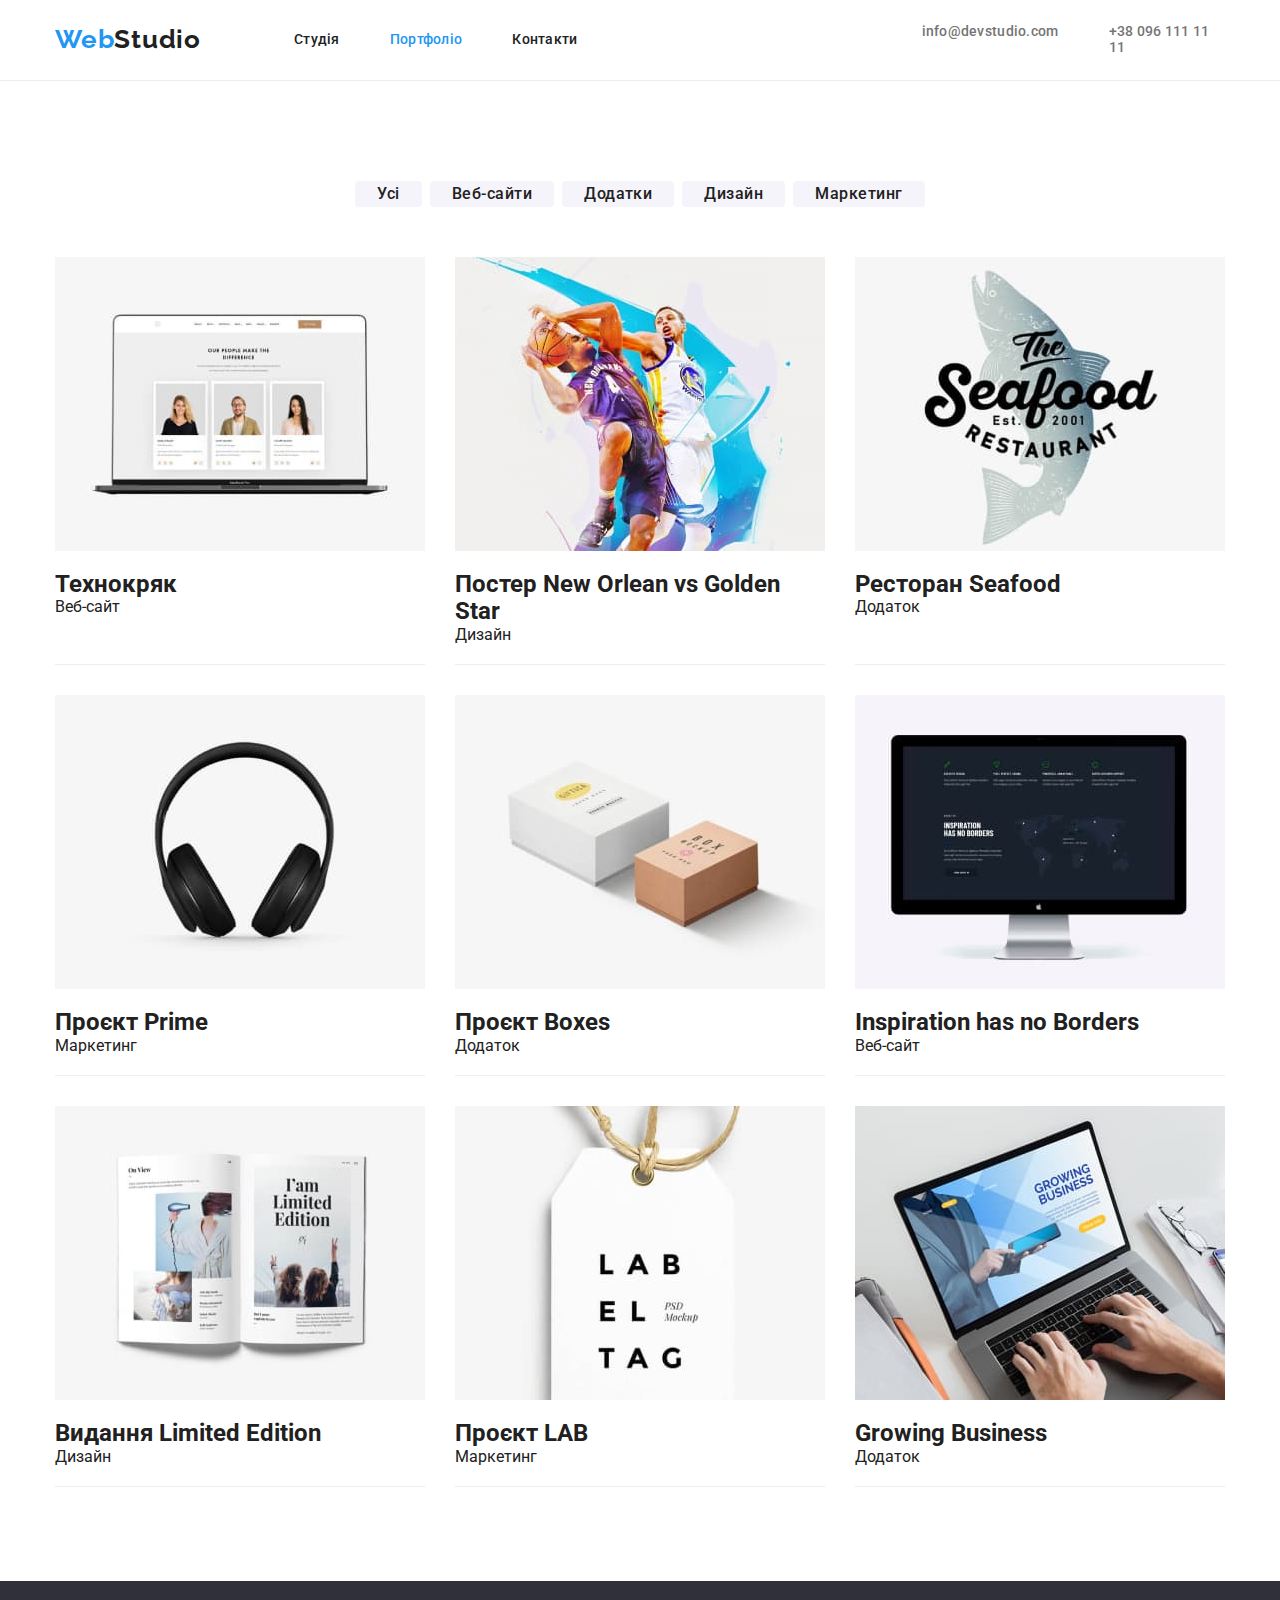
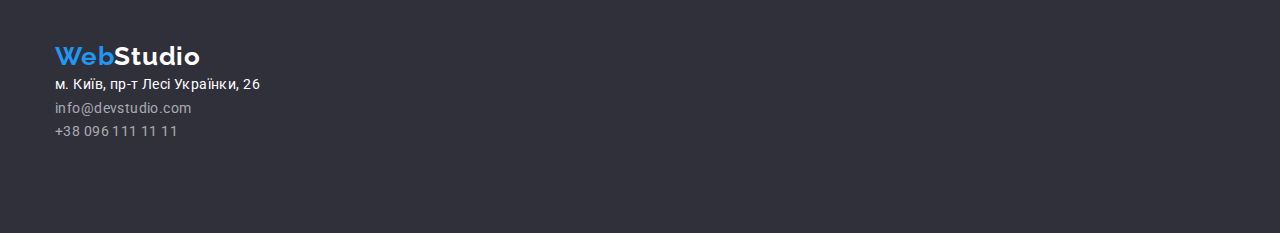
==== commit 5507c128: "Fix mistakes" ====
--- a/portfolio.html
+++ b/portfolio.html
@@ -56,48 +56,66 @@
           <ul class="projects">
             <li class="project-item">
               <img src="./images/project1.jpg" alt="Технокряк" width="370" />
-              <h2>Технокряк</h2>
-              <p>Веб-сайт</p>
+              <div class="projects-item-info">
+                <h2>Технокряк</h2>
+                <p>Веб-сайт</p>
+              </div>
             </li>
             <li class="project-item">
               <img src="./images/project2.jpg" alt="Постер New Orlean vs Golden Star" width="370" />
-              <h2>Постер New Orlean vs Golden Star</h2>
-              <p>Дизайн</p>
+              <div class="projects-item-info">
+                <h2>Постер New Orlean vs Golden Star</h2>
+                <p>Дизайн</p>
+              </div>
             </li>
             <li class="project-item">
               <img src="./images/project3.jpg" alt="Ресторан Seafood" width="370" />
-              <h2>Ресторан Seafood</h2>
-              <p>Додаток</p>
+              <div class="projects-item-info">
+                <h2>Ресторан Seafood</h2>
+                <p>Додаток</p>
+              </div>
             </li>
             <li class="project-item">
               <img src="./images/project4.jpg" alt="Проєкт Prime" width="370" />
-              <h2>Проєкт Prime</h2>
-              <p>Маркетинг</p>
+              <div class="projects-item-info">
+                <h2>Проєкт Prime</h2>
+                <p>Маркетинг</p>
+              </div>
             </li>
             <li class="project-item">
               <img src="./images/project5.jpg" alt="Проєкт Boxes" width="370" />
-              <h2>Проєкт Boxes</h2>
-              <p>Додаток</p>
+              <div class="projects-item-info">
+                <h2>Проєкт Boxes</h2>
+                <p>Додаток</p>
+              </div>
             </li>
             <li class="project-item">
               <img src="./images/project6.jpg" alt="Inspiration has no Borders" width="370" />
-              <h2>Inspiration has no Borders</h2>
-              <p>Веб-сайт</p>
+              <div class="projects-item-info">
+                <h2>Inspiration has no Borders</h2>
+                <p>Веб-сайт</p>
+              </div>
             </li>
             <li class="project-item">
               <img src="./images/project7.jpg" alt="Видання Limited Edition" width="370" />
-              <h2>Видання Limited Edition</h2>
-              <p>Дизайн</p>
+              <div class="projects-item-info">
+                <h2>Видання Limited Edition</h2>
+                <p>Дизайн</p>
+              </div>
             </li>
             <li class="project-item">
               <img src="./images/project8.jpg" alt="Проєкт LAB" width="370" />
-              <h2>Проєкт LAB</h2>
-              <p>Маркетинг</p>
+              <div class="projects-item-info">
+                <h2>Проєкт LAB</h2>
+                <p>Маркетинг</p>
+              </div>
             </li>
             <li class="project-item">
               <img src="./images/project9.jpg" alt="Growing Business" width="370" />
-              <h2>Growing Business</h2>
-              <p>Додаток</p>
+              <div class="projects-item-info">
+                <h2>Growing Business</h2>
+                <p>Додаток</p>
+              </div>
             </li>
           </ul>
         </div>
--- a/css/styles.css
+++ b/css/styles.css
@@ -12,11 +12,17 @@
         color:var(--main-text-color)        
         
 }
+h1,h2,h3,h4,h5,h6,p{
+    margin: 0;
+    
+}
 img {
     display: block;
+    margin: 0;
 }
  ul{
         padding-inline-start: 0;
+        margin: 0;
 } 
 
 .visually-hidden {
@@ -36,6 +42,7 @@
     width: 1200px;
     margin-right: auto;
     margin-left: auto;
+    padding: 0 15px;
 }
 /* header */
 
@@ -43,8 +50,7 @@
 
 .header{display: flex;
     align-items: center;
-    height: 80px;
-    border-bottom;: 1px solid #ECECEC
+    border-bottom: 1px solid #ECECEC
     
 }
 
@@ -99,6 +105,7 @@
 }
 
 .contacts{
+    display: flex;
     margin-left: 344px;
     font-weight: 500;
     font-size: 14px;
@@ -122,14 +129,13 @@
 
 /* Hero styles */
 
-.container{
-
-}
 .hero {
     height: 600px;
     background-color: var(--secondary-bg-color);
     color: var(--secondary-text-color);
-    margin-bottom: 94px;
+    padding-bottom: 200px;
+    padding-top: 200px;
+   
     
 }
 
@@ -150,19 +156,18 @@
     border-radius: 4px;
     margin-left: auto;
     margin-right: auto;
-    margin-top: 150px;
+ 
     
 }
 
 .hero-header {
-    display: block;
     font-weight: 900;
     width: 696px;
     height: 120px;
 
-    padding-top: 200px;
-    margin-left: auto;
-    margin-right: auto;
+    margin-left: auto;
+    margin-right: auto;
+    margin-bottom: 30px;
 
     font-size: 44px;
     line-height: 1.36;
@@ -175,7 +180,7 @@
 /* Features styles */
 .features {
     width: 1170px;
-    margin-bottom: 94px;
+    padding-top: 94px;
     margin-right: auto;
     margin-left: auto;
 }
@@ -203,7 +208,7 @@
 /* Services styles */
 .services{
     width: 1170px;
-        margin-bottom: 94px;
+        padding-top: 94px;
         margin-right: auto;
         margin-left: auto;
 }
@@ -217,6 +222,7 @@
     margin-right: 30px;
 }
 .services-header{
+    margin-bottom: 50px;
         font-size: 36px;
         line-height: 1.17;
         text-align: center;
@@ -228,10 +234,11 @@
 .command{
     background-color: #F5F4FA;
     height: 648px;
+    padding-top: 94px;
+    padding-bottom: 94px;
 }
 .command-list{
-    width: 1170px;
-    padding-bottom: 94px;
+    
     margin-right: auto;
     margin-left: auto;
     list-style-type: none;
@@ -239,14 +246,14 @@
     justify-content: space-between;
 }
 .command-header{
-        padding-top: 94px;
-        padding-bottom: 60px;
+        padding-bottom: 50px;
         font-size: 36px;
         line-height: 1.17;
         text-align: center;
         letter-spacing: 0.03em;
 }
 .command-list-item{
+    width: 270px;
         background-color: var(--main-bg-color);
         font-size: 16px;
         line-height: 19px;
@@ -266,6 +273,13 @@
 }
 .command-list-item>p{
         color: var(--text-color);
+}
+
+.item-info{
+    margin-left: auto;
+    margin-right: auto;
+    margin-top: 30px;
+    margin-bottom: 30px;
 }
 
 /* Gallery styles */
@@ -285,6 +299,7 @@
 }
 
 .button-filter{
+    padding: 0 22px;
         font-family: inherit;
         font-weight: 500;
         font-size: 16px;
@@ -294,7 +309,6 @@
         background-color: #F5F4FA;
         color: var(--main-text-color);
         cursor: pointer;
-        
         border-radius: 4px;
         border: none;
         
@@ -307,6 +321,8 @@
 }
 
 .projects{
+    margin: 0;
+    padding: 0;
         list-style-type: none;
         display: flex;
         flex-wrap: wrap;
@@ -315,6 +331,8 @@
 }
 
 .project-item>h2{
+    display: block;
+        margin-bottom: 4px;
         font-size: 18px;
         line-height: 2.0;
         letter-spacing: 0.06em;
@@ -322,21 +340,30 @@
 }
 
 .project-item{
+    width: 370px;
         border-bottom: 1px solid #EEEEEE;
         padding: 0;
 }       
 
 .project-item>p{
+    
         font-size: 16px;
         line-height: 1.88;
         letter-spacing: 0.03em;
         color: var(--text-color);
+}
+.projects-item-info {
+    padding-top: 20px;
+    padding-bottom: 20px;
+    
 }
 /* Footer styles */
 
 .footer {
         background-color: var(--secondary-bg-color);
         height: 252px;
+        padding-top: 60px;
+        padding-bottom: 60px;
 }
 .address{
     margin-bottom: 60px;
@@ -367,7 +394,8 @@
 }
 .logo2 {
     display: inline-block;
-    margin-top: 60px;
+    /* margin-top: 60px;
+    margin-bottom: 20px; */
     
     font-family: 'Raleway';
         font-weight: 700;
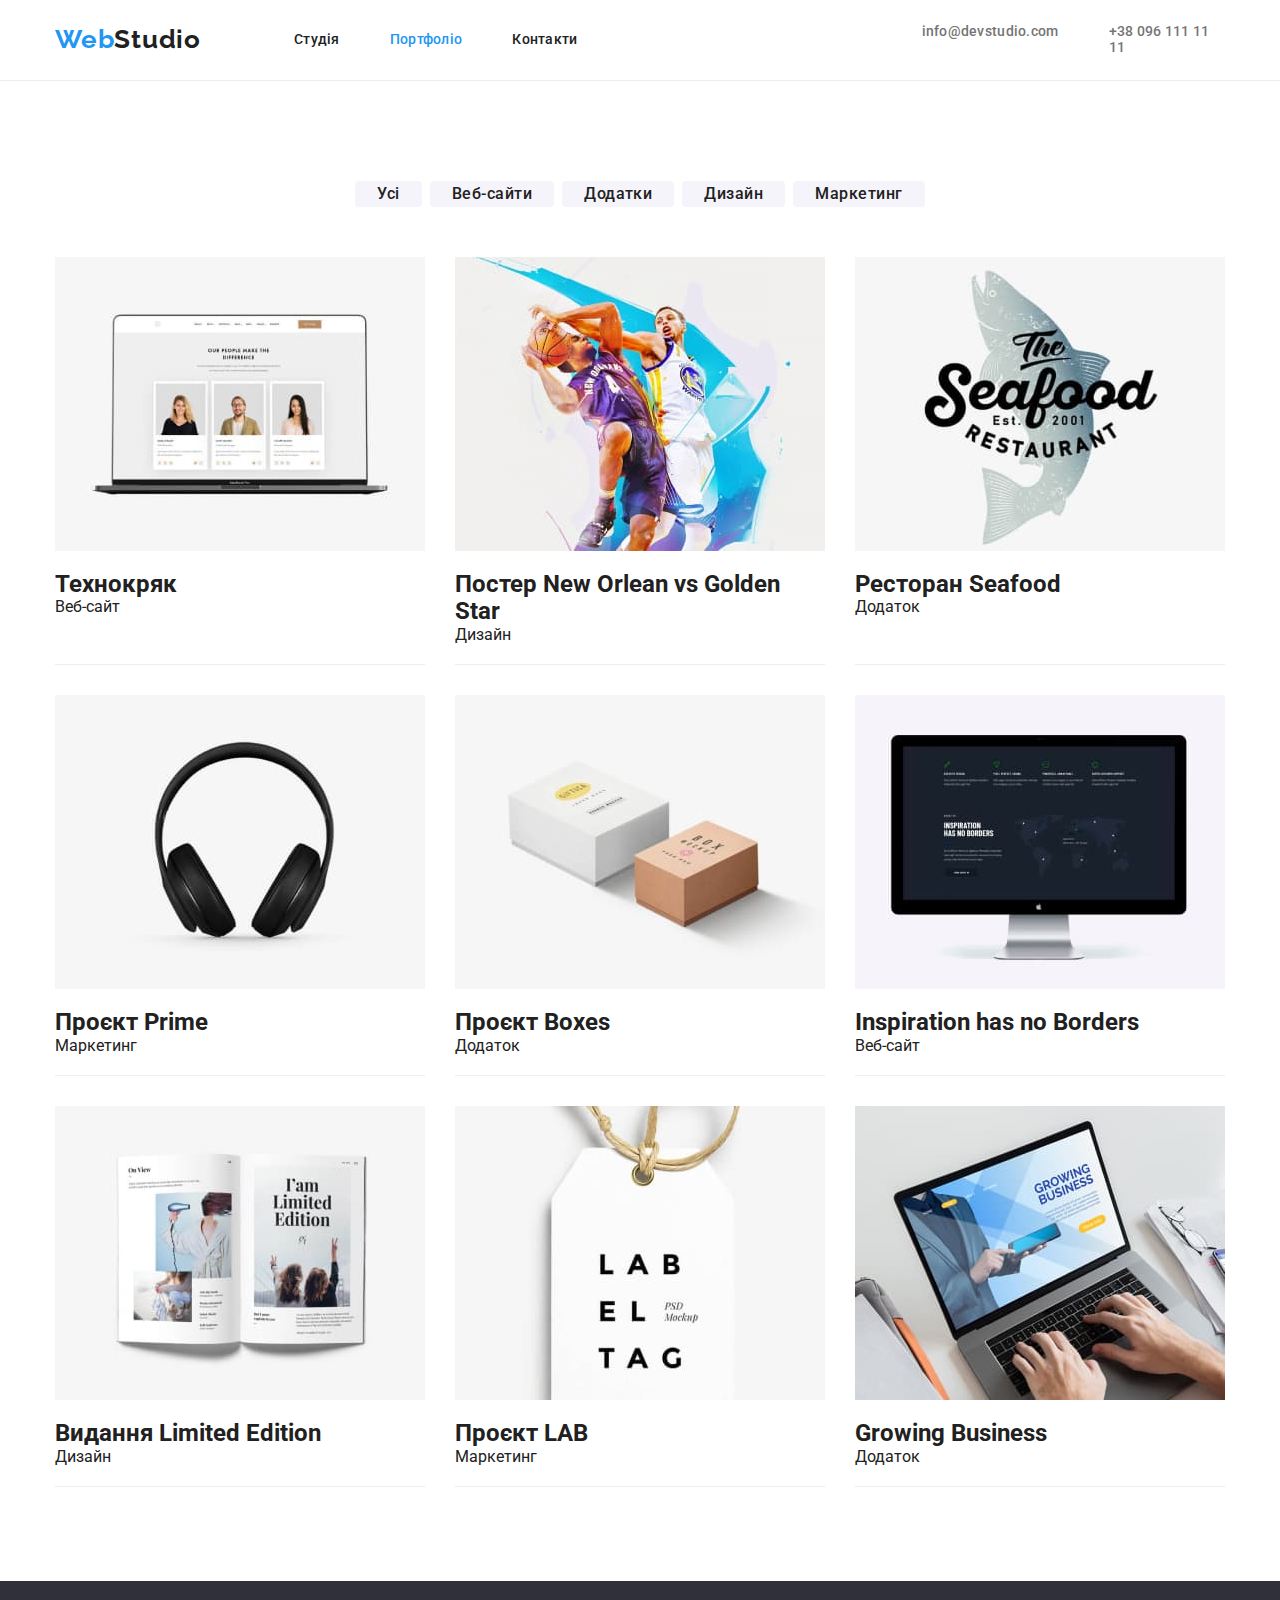
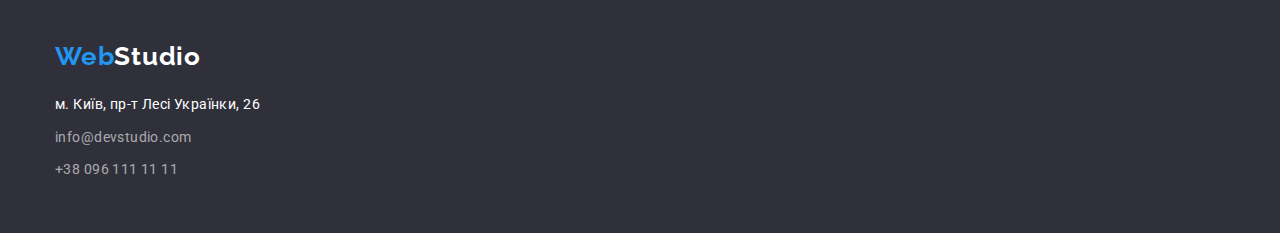
==== commit 7f86a2da: "Change styles" ====
--- a/portfolio.html
+++ b/portfolio.html
@@ -126,9 +126,13 @@
         <a href="./index.html" class="logo2"><span class="logo-web">Web</span>Studio</a>
         <address class="address">
           <ul class="address-list">
-            <li class="address-to">м. Київ, пр-т Лесі Українки, 26</li>
-            <li><a href="mailto:info@devstudio.com" class="address-mail">info@devstudio.com</a></li>
-            <li><a href="tel:+380961111111" class="address-phone">+38 096 111 11 11</a></li>
+            <li class="address-to item">м. Київ, пр-т Лесі Українки, 26</li>
+            <li class="item">
+              <a href="mailto:info@devstudio.com" class="address-mail">info@devstudio.com</a>
+            </li>
+            <li class="item">
+              <a href="tel:+380961111111" class="address-phone">+38 096 111 11 11</a>
+            </li>
           </ul>
         </address>
       </div>
--- a/css/styles.css
+++ b/css/styles.css
@@ -366,7 +366,7 @@
         padding-bottom: 60px;
 }
 .address{
-    margin-bottom: 60px;
+    /* margin-bottom: 60px; */
        
         font-style: normal;
         font-size: 14px;
@@ -394,8 +394,8 @@
 }
 .logo2 {
     display: inline-block;
-    /* margin-top: 60px;
-    margin-bottom: 20px; */
+    
+    margin-bottom: 20px;
     
     font-family: 'Raleway';
         font-weight: 700;
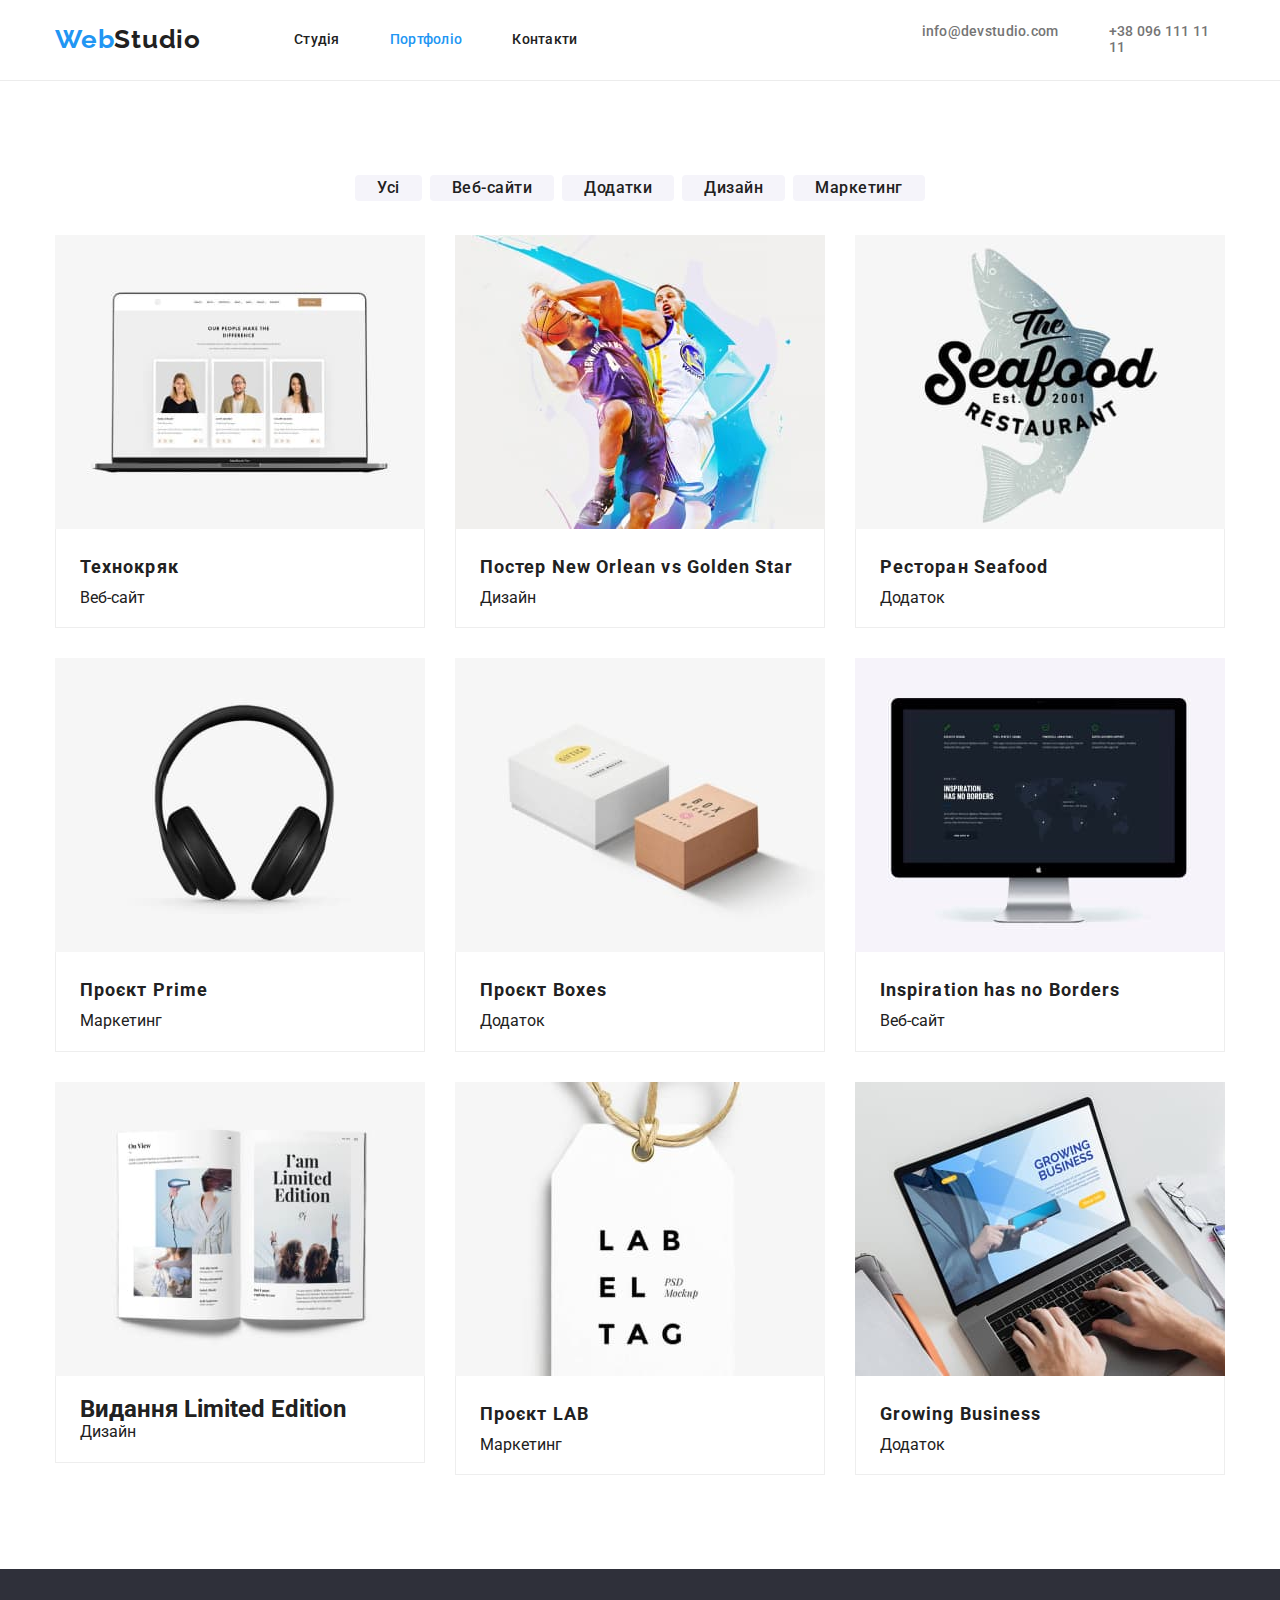
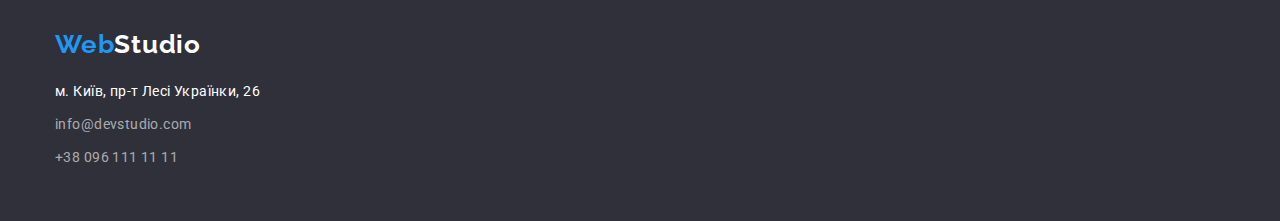
==== commit 06b762e7: "Fix gallery" ====
--- a/portfolio.html
+++ b/portfolio.html
@@ -57,42 +57,42 @@
             <li class="project-item">
               <img src="./images/project1.jpg" alt="Технокряк" width="370" />
               <div class="projects-item-info">
-                <h2>Технокряк</h2>
+                <h2 class="project-item-header">Технокряк</h2>
                 <p>Веб-сайт</p>
               </div>
             </li>
             <li class="project-item">
               <img src="./images/project2.jpg" alt="Постер New Orlean vs Golden Star" width="370" />
               <div class="projects-item-info">
-                <h2>Постер New Orlean vs Golden Star</h2>
+                <h2 class="project-item-header">Постер New Orlean vs Golden Star</h2>
                 <p>Дизайн</p>
               </div>
             </li>
             <li class="project-item">
               <img src="./images/project3.jpg" alt="Ресторан Seafood" width="370" />
               <div class="projects-item-info">
-                <h2>Ресторан Seafood</h2>
+                <h2 class="project-item-header">Ресторан Seafood</h2>
                 <p>Додаток</p>
               </div>
             </li>
             <li class="project-item">
               <img src="./images/project4.jpg" alt="Проєкт Prime" width="370" />
               <div class="projects-item-info">
-                <h2>Проєкт Prime</h2>
+                <h2 class="project-item-header">Проєкт Prime</h2>
                 <p>Маркетинг</p>
               </div>
             </li>
             <li class="project-item">
               <img src="./images/project5.jpg" alt="Проєкт Boxes" width="370" />
               <div class="projects-item-info">
-                <h2>Проєкт Boxes</h2>
+                <h2 class="project-item-header">Проєкт Boxes</h2>
                 <p>Додаток</p>
               </div>
             </li>
             <li class="project-item">
               <img src="./images/project6.jpg" alt="Inspiration has no Borders" width="370" />
               <div class="projects-item-info">
-                <h2>Inspiration has no Borders</h2>
+                <h2 class="project-item-header">Inspiration has no Borders</h2>
                 <p>Веб-сайт</p>
               </div>
             </li>
@@ -106,14 +106,14 @@
             <li class="project-item">
               <img src="./images/project8.jpg" alt="Проєкт LAB" width="370" />
               <div class="projects-item-info">
-                <h2>Проєкт LAB</h2>
+                <h2 class="project-item-header">Проєкт LAB</h2>
                 <p>Маркетинг</p>
               </div>
             </li>
             <li class="project-item">
               <img src="./images/project9.jpg" alt="Growing Business" width="370" />
               <div class="projects-item-info">
-                <h2>Growing Business</h2>
+                <h2 class="project-item-header">Growing Business</h2>
                 <p>Додаток</p>
               </div>
             </li>
--- a/css/styles.css
+++ b/css/styles.css
@@ -283,15 +283,17 @@
 }
 
 /* Gallery styles */
+
 .gallery{
-    margin-bottom: 94px;
-    margin-top: 94px;
+   padding-bottom: 94px;
+   padding-top: 94px;
   }
+
 .filter{
     list-style-type: none;
     display: flex;
     justify-content: center;
-    margin: 100px 0 50px 0;
+    margin-bottom: 34px;
 }
 
 .filter-item:not(:last-child){
@@ -299,7 +301,7 @@
 }
 
 .button-filter{
-    padding: 0 22px;
+        padding: 0 22px;
         font-family: inherit;
         font-weight: 500;
         font-size: 16px;
@@ -311,9 +313,8 @@
         cursor: pointer;
         border-radius: 4px;
         border: none;
-        
-
-}
+}
+
 .button-filter:hover, .button-filter:focus{
         background-color: var(--accent-color);
         color: var(--secondary-text-color);
@@ -321,8 +322,8 @@
 }
 
 .projects{
-    margin: 0;
-    padding: 0;
+        margin: 0;
+        padding: 0;
         list-style-type: none;
         display: flex;
         flex-wrap: wrap;
@@ -330,8 +331,8 @@
         justify-content: flex-start;
 }
 
-.project-item>h2{
-    display: block;
+.project-item-header{
+        display: block;
         margin-bottom: 4px;
         font-size: 18px;
         line-height: 2.0;
@@ -340,8 +341,8 @@
 }
 
 .project-item{
-    width: 370px;
-        border-bottom: 1px solid #EEEEEE;
+        /* width: 370px; */
+        
         padding: 0;
 }       
 
@@ -352,11 +353,15 @@
         letter-spacing: 0.03em;
         color: var(--text-color);
 }
+
 .projects-item-info {
-    padding-top: 20px;
-    padding-bottom: 20px;
-    
-}
+    border-left: 1px solid #EEEEEE;
+    border-right: 1px solid #EEEEEE;
+    border-bottom: 1px solid #EEEEEE;
+    padding: 20px 24px;
+    
+}
+
 /* Footer styles */
 
 .footer {
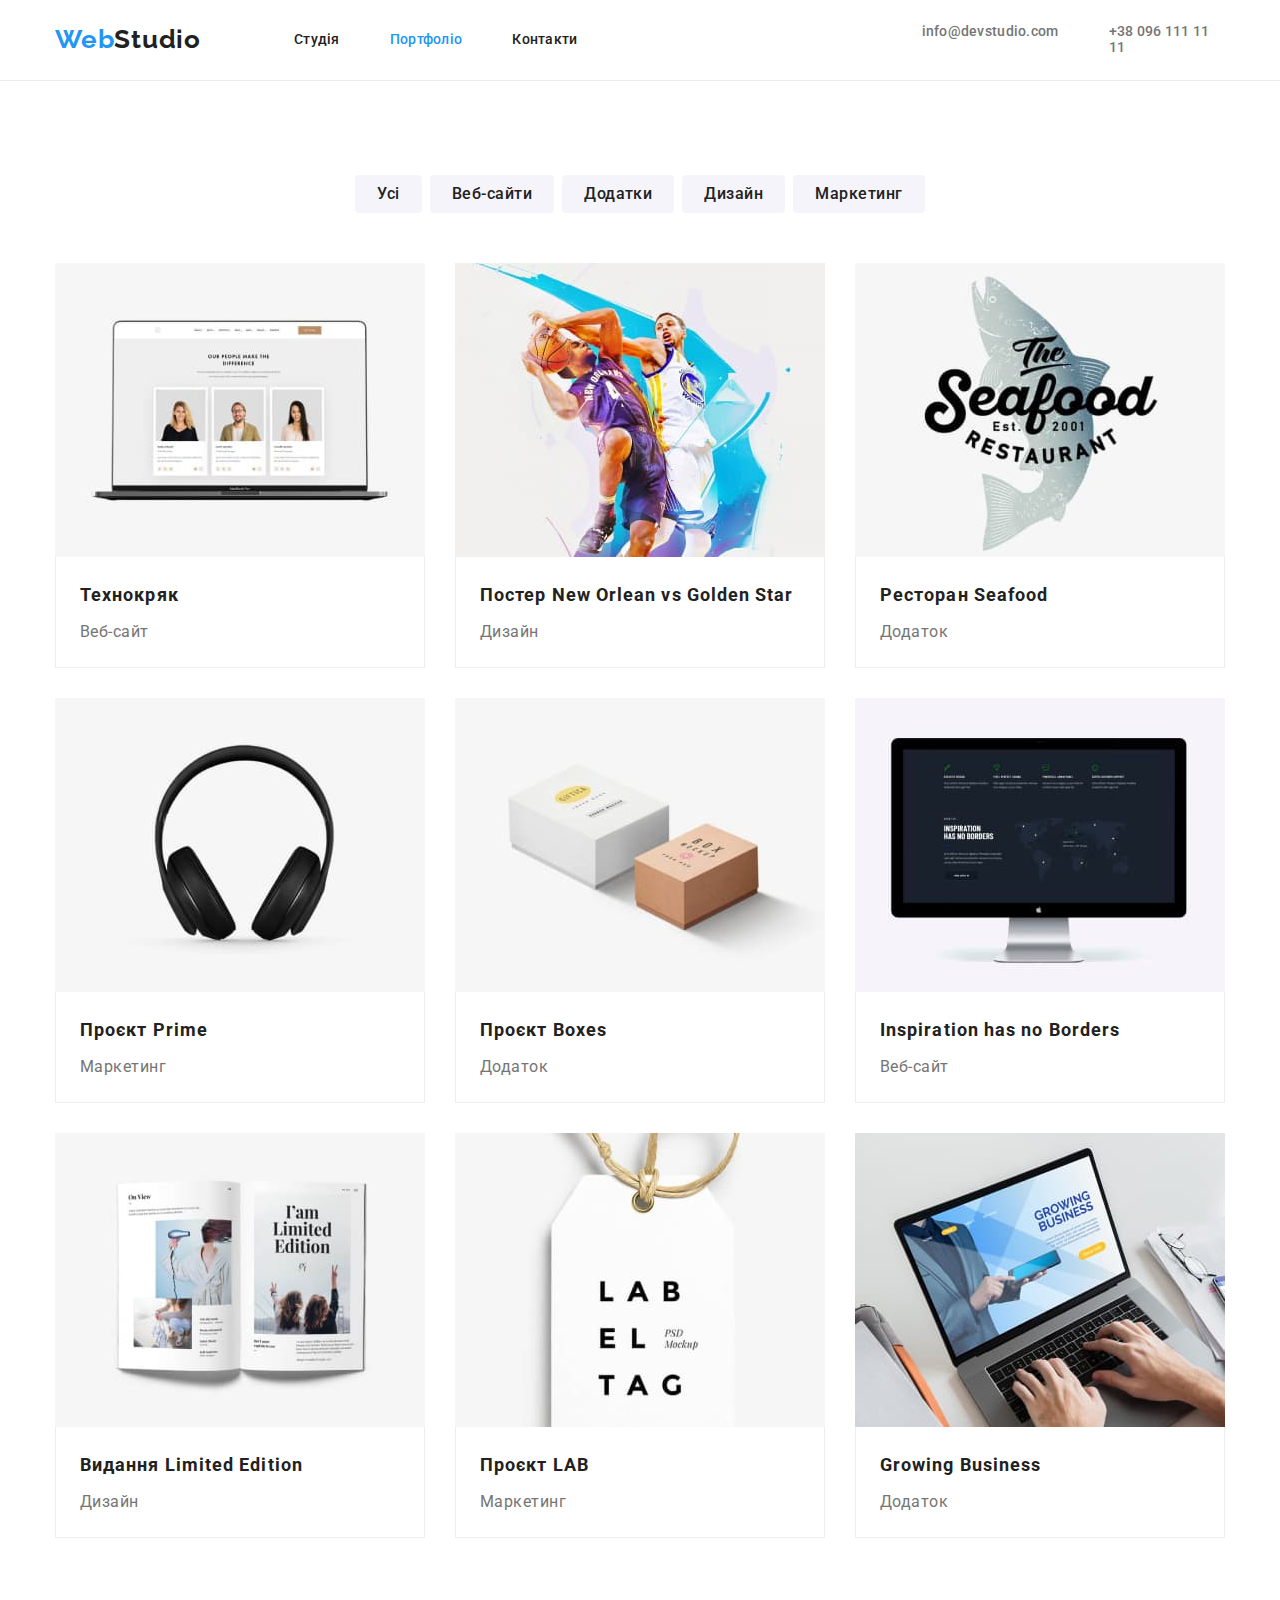
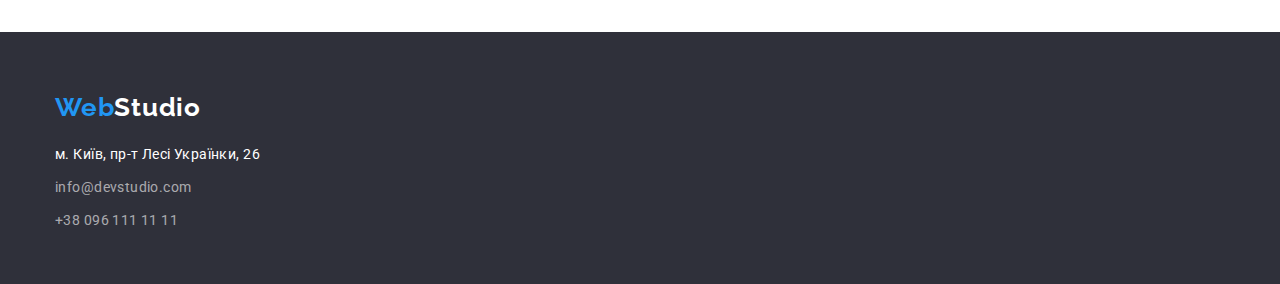
==== commit 3e8ecb1a: "fixed styles in command list and gallery" ====
--- a/portfolio.html
+++ b/portfolio.html
@@ -99,7 +99,7 @@
             <li class="project-item">
               <img src="./images/project7.jpg" alt="Видання Limited Edition" width="370" />
               <div class="projects-item-info">
-                <h2>Видання Limited Edition</h2>
+                <h2 class="project-item-header">Видання Limited Edition</h2>
                 <p>Дизайн</p>
               </div>
             </li>
--- a/css/styles.css
+++ b/css/styles.css
@@ -7,22 +7,25 @@
     --secondary-bg-color:#2F303A;
 
 }
+
 body {
         font-family: 'Roboto', sans-serif;
         color:var(--main-text-color)        
         
 }
+
 h1,h2,h3,h4,h5,h6,p{
     margin: 0;
-    
-}
+}
+
 img {
     display: block;
     margin: 0;
 }
- ul{
-        padding-inline-start: 0;
-        margin: 0;
+
+ul{
+    padding-inline-start: 0;
+    margin: 0;
 } 
 
 .visually-hidden {
@@ -44,50 +47,51 @@
     margin-left: auto;
     padding: 0 15px;
 }
+
 /* header */
 
-
-
-.header{display: flex;
+.header{
+    display: flex;
     align-items: center;
     border-bottom: 1px solid #ECECEC
-    
 }
 
 .container-header{
-        display: flex;
-        align-items: center;
-          
-}
+    display: flex;
+    align-items: center;          
+}
+
 .logo1 {
     display: block;
-   
     margin-right: 93px;
-        font-family: 'Raleway';
-        font-weight: 700;
-        font-size: 26px;
-        line-height: 1.2;
-        letter-spacing: 0.03em;
-        text-decoration: none;
-        color: var(--main-text-color);
-}
+    font-family: 'Raleway';
+    font-weight: 700;
+    font-size: 26px;
+    line-height: 1.2;
+    letter-spacing: 0.03em;
+    text-decoration: none;
+    color: var(--main-text-color);
+}
+
 .logo-web {
     color:var(--accent-color);
 }
 
 
 .nav-list{
-        display: flex;
-            padding-inline-start: 0px;
-        list-style-type: none;
-        font-weight: 500;
-        font-size: 14px;
-        line-height: 1.14;
-        letter-spacing: 0.02em;
-}
+    display: flex;
+    padding-inline-start: 0px;
+    list-style-type: none;
+    font-weight: 500;
+    font-size: 14px;
+    line-height: 1.14;
+    letter-spacing: 0.02em;
+}
+
 .nav-list-item:not(:last-child){
     margin-right: 50px;
 }
+
 .nav-list .link{
     padding-top: 32px;
     padding-bottom: 32px;
@@ -95,6 +99,7 @@
     text-decoration: none;
     color:var(--main-text-color);
 }
+
 .nav-list .link:hover,.nav-list .link:focus{
     color:var(--accent-color);
 
@@ -112,17 +117,20 @@
     line-height: 1.14;
     letter-spacing: 0.02em;
 }
+
 .contacts-mail {
     display: inline-block;
     margin-right: 50px;
     text-decoration: none;
     color:var(--text-color);
 }
+
 .contacts-phone{
     display: inline-block;    
     text-decoration: none;
     color:var(--text-color);
 }
+
 .contacts-mail:hover, .contacts-mail:focus, .contacts-phone:hover, .contacts-phone:focus{
     color: var(--accent-color);
 }
@@ -135,13 +143,14 @@
     color: var(--secondary-text-color);
     padding-bottom: 200px;
     padding-top: 200px;
-   
-    
 }
 
 
 .button-hero {
     display: block;
+    margin-left: auto;
+    margin-right: auto;
+
     font-family: inherit;
     background-color: var(--accent-color);
     color: var(--secondary-text-color);
@@ -154,21 +163,21 @@
     letter-spacing: 0.06em;
     box-shadow: 0px 4px 4px rgba(0, 0, 0, 0.15);
     border-radius: 4px;
-    margin-left: auto;
-    margin-right: auto;
+   
  
     
 }
 
 .hero-header {
-    font-weight: 900;
+    
     width: 696px;
     height: 120px;
 
     margin-left: auto;
     margin-right: auto;
     margin-bottom: 30px;
-
+    
+    font-weight: 900;
     font-size: 44px;
     line-height: 1.36;
     letter-spacing: 0.06em;
@@ -178,25 +187,27 @@
 }
 
 /* Features styles */
+
 .features {
-    width: 1170px;
+   
     padding-top: 94px;
-    margin-right: auto;
-    margin-left: auto;
-}
+    }
+
 .features-list{
     display: flex;
     list-style-type: none;
 }
+
 .features-list-item:not(:last-child){
     margin-right: 30px;
 }
 
 .features-header{
-        font-size: 14px;
-        line-height: 1.14;
-        letter-spacing: 0.03em;
-        text-transform: uppercase;
+    margin-bottom: 10px;
+    font-size: 14px;
+    line-height: 1.14;
+    letter-spacing: 0.03em;
+    text-transform: uppercase;
 }
 .features-text{
         font-size: 14px;
@@ -206,11 +217,11 @@
 }
 
 /* Services styles */
+
 .services{
-    width: 1170px;
-        padding-top: 94px;
-        margin-right: auto;
-        margin-left: auto;
+    padding-top: 94px;
+    padding-bottom: 94px;
+    
 }
 
 .services-list{
@@ -221,6 +232,7 @@
 .services-list-item:not(:last-child){
     margin-right: 30px;
 }
+
 .services-header{
     margin-bottom: 50px;
         font-size: 36px;
@@ -256,31 +268,32 @@
     width: 270px;
         background-color: var(--main-bg-color);
         font-size: 16px;
-        line-height: 19px;
+        line-height: 1.187;
         letter-spacing: 0.03em;
         text-align: center;
         background: #FFFFFF;
-            /* material shadow v1 */
-        
-            box-shadow: 0px 1px 3px rgba(0, 0, 0, 0.12), 0px 1px 1px rgba(0, 0, 0, 0.14), 0px 2px 1px rgba(0, 0, 0, 0.2);
-            border-radius: 0px 0px 4px 4px;
-
-}
-.command-list-item>h3{
+        box-shadow: 0px 1px 3px rgba(0, 0, 0, 0.12), 0px 1px 1px rgba(0, 0, 0, 0.14), 0px 2px 1px rgba(0, 0, 0, 0.2);
+        border-radius: 0px 0px 4px 4px;
+
+}
+.com-card-header{
+    display: block;
+        margin-bottom: 10px;
         font-size: 16px;
         font-weight: 500;
         color: var(--main-text-color);
 }
-.command-list-item>p{
+.com-card-text{
+    display: block;
         color: var(--text-color);
 }
 
 .item-info{
-    margin-left: auto;
-    margin-right: auto;
-    margin-top: 30px;
-    margin-bottom: 30px;
-}
+    padding-top: 30px;
+    padding-bottom: 30px;
+
+}
+
 
 /* Gallery styles */
 
@@ -293,7 +306,7 @@
     list-style-type: none;
     display: flex;
     justify-content: center;
-    margin-bottom: 34px;
+    margin-bottom: 50px;
 }
 
 .filter-item:not(:last-child){
@@ -301,7 +314,7 @@
 }
 
 .button-filter{
-        padding: 0 22px;
+        padding: 6px 22px;
         font-family: inherit;
         font-weight: 500;
         font-size: 16px;
@@ -346,7 +359,7 @@
         padding: 0;
 }       
 
-.project-item>p{
+.project-item p{
     
         font-size: 16px;
         line-height: 1.88;
